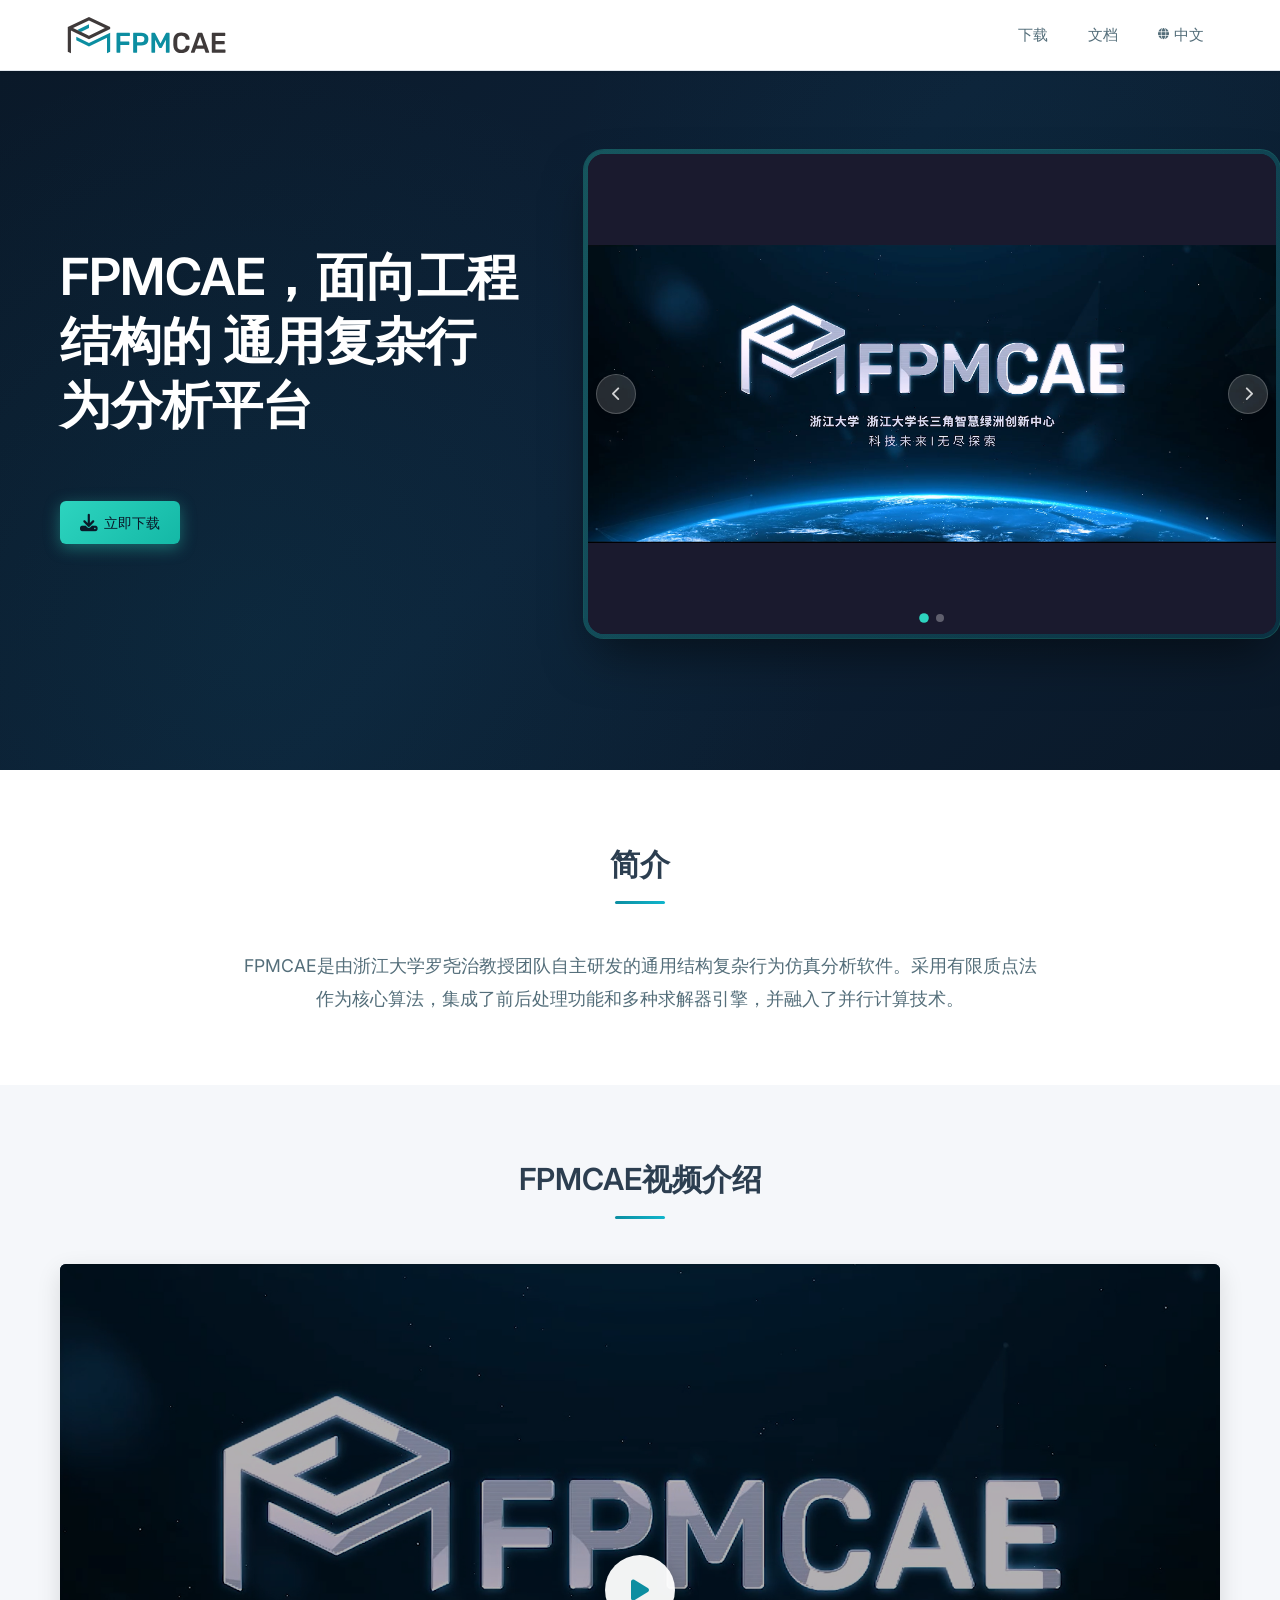
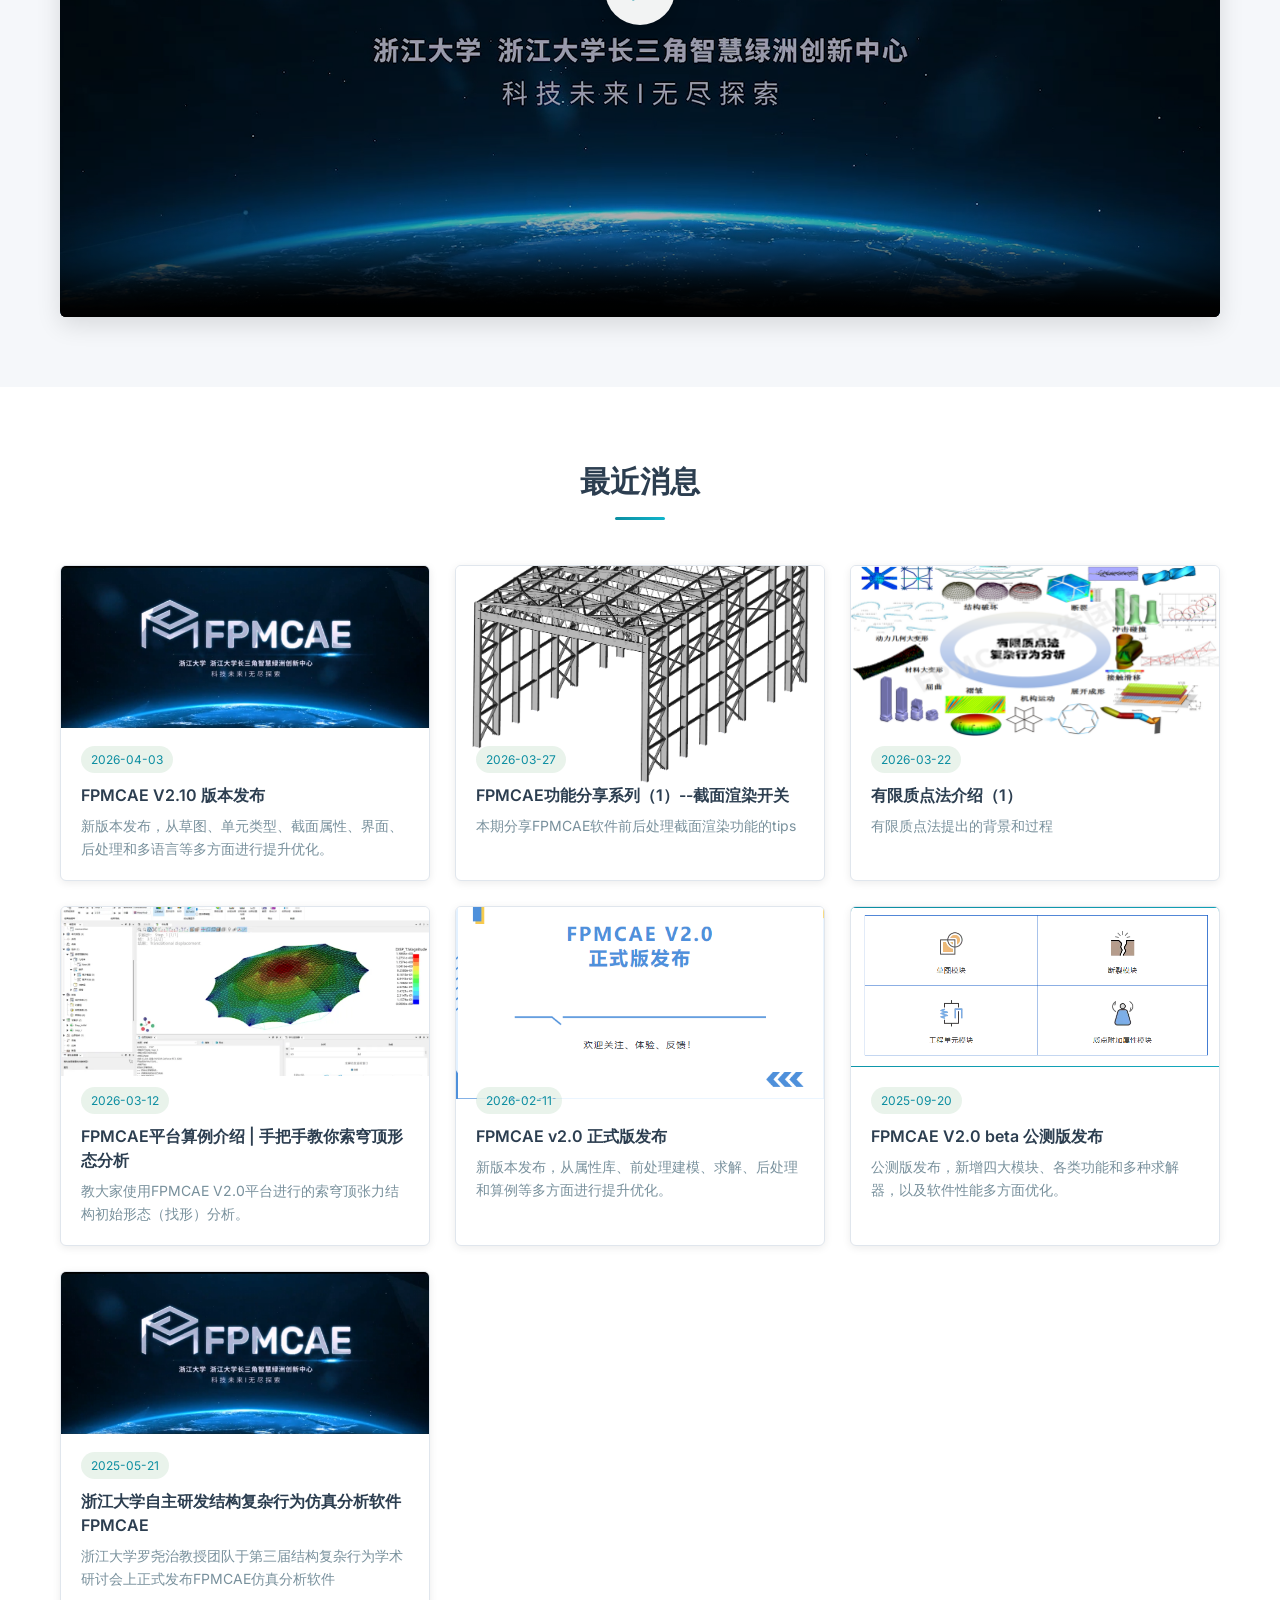
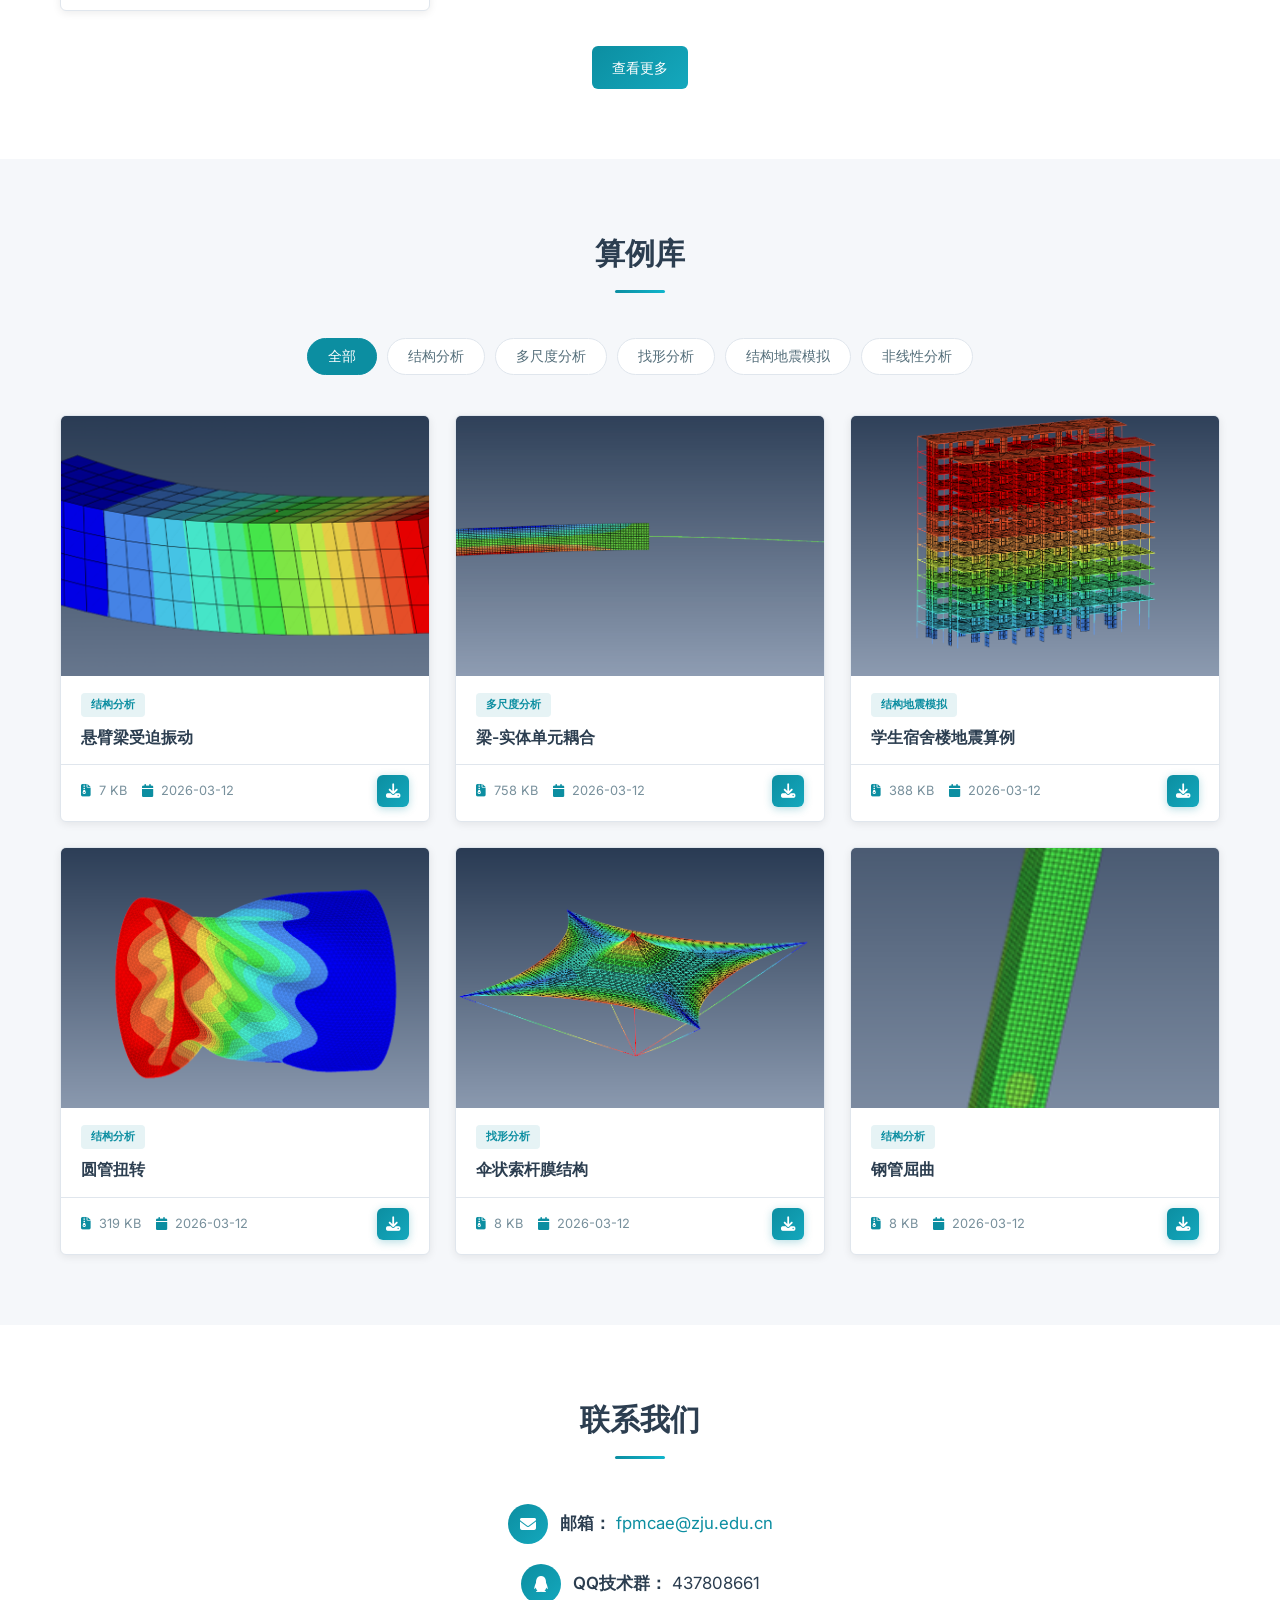
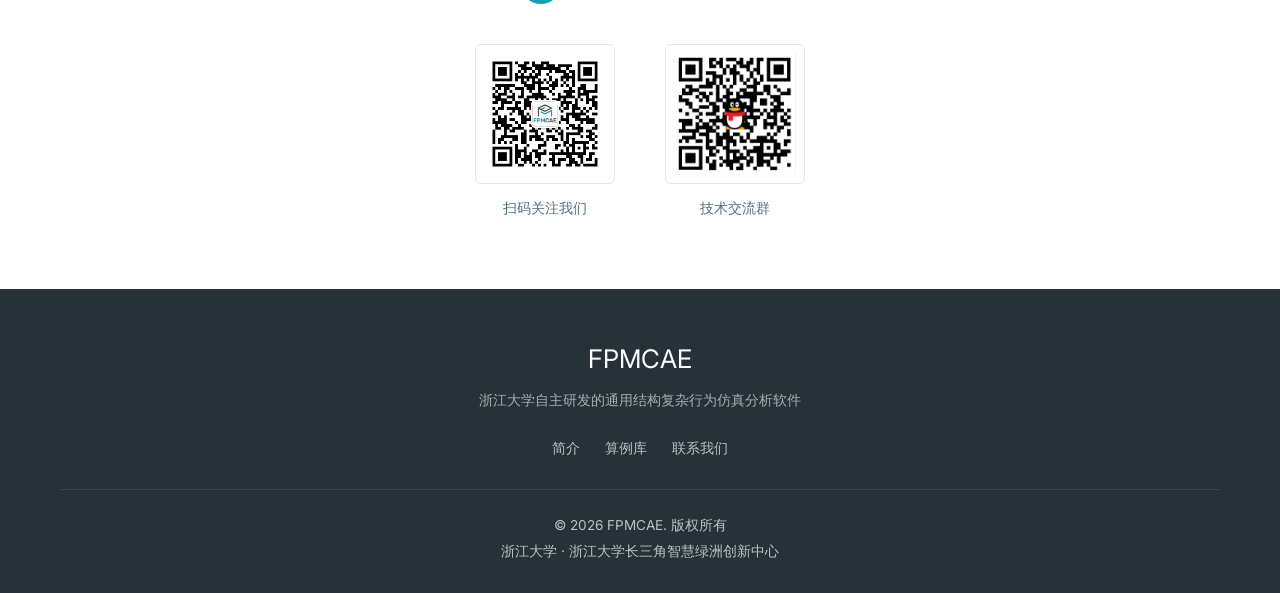
==== index.html @ 6f2cf90f "更新2.10版本发布信息，及标题图标" ====
<!DOCTYPE html>
<html lang="zh-CN">
<head>
    <meta charset="UTF-8">
    <meta name="viewport" content="width=device-width, initial-scale=1.0">
    <title>FPMCAE - 有限质点法仿真分析软件</title>
    <link rel="icon" href="images/icons/fpm-main.ico" type="image/x-icon">
    <link rel="stylesheet" href="css/style.css">
    <link href="https://fonts.googleapis.com/css2?family=Inter:wght@300;400;500;600;700&display=swap" rel="stylesheet">
    <link rel="stylesheet" href="https://cdnjs.cloudflare.com/ajax/libs/font-awesome/6.4.0/css/all.min.css">
</head>
<body>
    <!-- 导航栏 -->
    <header class="header" id="header">
        <div class="container">
            <nav class="navbar">
                <a href="#" class="logo">
                    <img src="images/icons/fpm.svg" alt="FPMCAE" class="logo-img">
                </a>
                
                <div class="nav-right">
                    <a href="https://86863901-c170-43a6-841e-887f0f183908.oss-cn-shanghai.aliyuncs.com/FPM/FPMCAE2025-Win-x64-2.0.3.89.exe" class="nav-link" data-i18n="download">下载</a>
                    
                    <div class="dropdown">
                        <button class="nav-link dropdown-toggle" data-i18n="docs">
                            文档 <i class="fas fa-chevron-down"></i>
                        </button>
                        <div class="dropdown-menu">
                            <a href="docs/UsageGuide.pdf" target="_blank" data-i18n="user_manual">使用文档</a>
                            <a href="docs/QuickStart.pdf" target="_blank" data-i18n="quick_start">快速上手</a>
                            <a href="docs/FpmtBreif.pdf" target="_blank" data-i18n="fpmt_format">FPMT文件格式</a>
                        </div>
                    </div>
                    
                    <div class="dropdown">
                        <button class="nav-link dropdown-toggle" id="lang-toggle">
                            <i class="fas fa-globe"></i> <span data-i18n="current_lang">中文</span>
                        </button>
                        <div class="dropdown-menu">
                            <a href="#" onclick="setLanguage('zh')">中文</a>
                            <a href="#" onclick="setLanguage('en')">English</a>
                        </div>
                    </div>
                </div>
            </nav>
        </div>
    </header>

    <!-- Hero Banner - 下载与展示整合 -->
    <section class="hero-banner" id="hero">
        <div class="hero-bg-pattern"></div>
        <div class="container">
            <div class="hero-wrapper">
                <!-- 左侧内容区 -->
                <div class="hero-content">
                    <h1 class="hero-title" data-i18n="download_title">FPMCAE，面向工程结构的通用复杂行为分析平台</h1>
                    <br>
                    <div class="hero-actions">
                        <a href="https://86863901-c170-43a6-841e-887f0f183908.oss-cn-shanghai.aliyuncs.com/FPM/FPMCAE2025-Win-x64-2.0.3.89.exe" class="btn btn-primary-download" target="_blank">
                            <i class="fas fa-download"></i>
                            <span data-i18n="download_now">立即下载</span>
                        </a>
                        <!-- <a href="https://github.com/FPMManagers/FPMCAE/releases/" class="btn btn-all-downloads" target="_blank">
                            <span data-i18n="all_downloads">所有下载</span>
                            <i class="fas fa-arrow-right"></i>
                        </a> -->
                    </div>
                </div>
                <!-- 右侧展示卡片区 -->
                <div class="hero-showcase">
                    <div class="showcase-frame">
                        <div class="carousel-container">
                            <div class="carousel-slide banner-image active">
                                <img src="images/banner/banner1.png" alt="FPMCAE Banner 1">
                            </div>
                            <div class="carousel-slide banner-image">
                                <img src="images/banner/banner2.png" alt="FPMCAE Banner 2">
                            </div>
                        </div>
                        <button class="carousel-btn prev" onclick="changeSlide(-1)"><i class="fas fa-chevron-left"></i></button>
                        <button class="carousel-btn next" onclick="changeSlide(1)"><i class="fas fa-chevron-right"></i></button>
                        <div class="carousel-dots">
                            <span class="dot active" onclick="goToSlide(0)"></span>
                            <span class="dot" onclick="goToSlide(1)"></span>
                        </div>
                    </div>
                </div>
            </div>
        </div>
    </section>

    <!-- 简介模块 -->
    <section class="section intro-section" id="intro">
        <div class="container">
            <div class="section-header">
                <h2 class="section-title" data-i18n="intro_title">简介</h2>
                <div class="section-line"></div>
            </div>
            <div class="intro-content">
                <p class="intro-text" data-i18n="intro_text">
                    FPMCAE是由浙江大学罗尧治教授团队自主研发的通用结构复杂行为仿真分析软件。采用有限质点法作为核心算法，集成了前后处理功能和多种求解器引擎，并融入了并行计算技术。
                </p>
            </div>
        </div>
    </section>

    <!-- 视频介绍模块 - 移到简介后面 -->
    <section class="section video-section" id="video">
        <div class="container">
            <div class="section-header">
                <h2 class="section-title" data-i18n="video_title">FPMCAE视频介绍</h2>
                <div class="section-line"></div>
            </div>
            <div class="video-container">
                <div class="video-wrapper">
                    <video controls poster="images/banner/banner1.png" id="main-video">
                        <source src="videos/fpmcae-intro.mp4" type="video/mp4">
                        <p data-i18n="video_not_support">您的浏览器不支持视频播放。</p>
                    </video>
                    <div class="video-overlay" id="video-overlay">
                        <button class="play-btn" onclick="playVideo()">
                            <i class="fas fa-play"></i>
                        </button>
                    </div>
                </div>
            </div>
        </div>
    </section>

    <!-- 最近消息模块 -->
    <section class="section news-section" id="news">
        <div class="container">
            <div class="section-header">
                <h2 class="section-title" data-i18n="news_title">最近消息</h2>
                <div class="section-line"></div>
            </div>
            <div class="news-grid" id="news-grid">
                <!-- 消息卡片将通过JavaScript动态加载 -->
            </div>
            <div class="news-more">
                <a href="javascript:void(0);" onclick="scrollToBottom()" class="btn btn-primary" data-i18n="view_more">
                    <i class="fas fa-arrow-down"></i> 查看更多
                </a>
            </div>
        </div>
    </section>

    <!-- 算例库模块 -->
    <section class="section examples-section" id="examples">
        <div class="container">
            <div class="section-header">
                <h2 class="section-title" data-i18n="examples_title">算例库</h2>
                <div class="section-line"></div>
            </div>
            <div class="examples-filter">
                <button class="filter-btn active" data-filter="all" data-i18n="filter_all">全部</button>
                <button class="filter-btn" data-filter="structure" data-i18n="filter_structure">结构分析</button>
                <button class="filter-btn" data-filter="multi-scale" data-i18n="filter_multiScale">多尺度分析</button>
                <button class="filter-btn" data-filter="form-finding" data-i18n="filter_formFinding">找形分析</button>
                <button class="filter-btn" data-filter="earthquake-simulation" data-i18n="filter_earthquakeSimulation">结构地震模拟</button>
                <button class="filter-btn" data-filter="nonlinear" data-i18n="filter_nonlinear">非线性分析</button>
            </div>
            <div class="examples-grid" id="examples-grid">
                <!-- 算例卡片将通过JavaScript动态加载 -->
            </div>
        </div>
    </section>

    <!-- 联系我们模块 -->
    <section class="section contact-section" id="contact">
        <div class="container">
            <div class="section-header">
                <h2 class="section-title" data-i18n="contact_title">联系我们</h2>
                <div class="section-line"></div>
            </div>
            <div class="contact-content">
                <div class="contact-info">
                    <div class="contact-item">
                        <i class="fas fa-envelope"></i>
                        <div>
                            <span class="label" data-i18n="email_label">邮箱：</span>
                            <a href="mailto:fpmcae@zju.edu.cn">fpmcae@zju.edu.cn</a>
                        </div>
                    </div>
                    <div class="contact-item">
                        <i class="fab fa-qq"></i>
                        <div>
                            <span class="label" data-i18n="qq_label">QQ技术群：</span>
                            <span>437808661</span>
                        </div>
                    </div>
                </div>
                <div class="qr-codes">
                    <div class="qr-item">
                        <div class="qr-placeholder">
                            <img src="images/qrcodes/qr-official.svg" alt="微信公众号">
                        </div>
                        <p data-i18n="qr_wechat">扫码关注我们</p>
                    </div>
                    <div class="qr-item">
                        <div class="qr-placeholder">
                            <img src="images/qrcodes/qr-group.svg" alt="QQ技术群">
                        </div>
                        <p data-i18n="qr_qq">技术交流群</p>
                    </div>
                </div>
            </div>
        </div>
    </section>

    <!-- 页脚 -->
    <footer class="footer">
        <div class="container">
            <div class="footer-content">
                <div class="footer-logo">
                    <span class="logo-text">FPM<span class="highlight">CAE</span></span>
                    <p data-i18n="footer_desc">浙江大学自主研发的通用结构复杂行为仿真分析软件</p>
                </div>
                <div class="footer-links">
                    <a href="#intro" data-i18n="nav_intro">简介</a>
                    <a href="#examples" data-i18n="nav_examples">算例库</a>
                    <a href="#contact" data-i18n="nav_contact">联系我们</a>
                </div>
                <div class="footer-bottom">
                    <p>&copy; 2026 FPMCAE. <span data-i18n="copyright">版权所有</span></p>
                    <p data-i18n="footer_org">浙江大学 · 浙江大学长三角智慧绿洲创新中心</p>
                </div>
            </div>
        </div>
    </footer>

    <!-- 回到顶部按钮 -->
    <button class="back-to-top" id="backToTop" onclick="scrollToTop()">
        <i class="fas fa-arrow-up"></i>
    </button>

    <script src="js/main.js"></script>
</body>
</html>
---- css/style.css ----
/* ============================================
   FPMCAE Website Styles - Green Industrial Theme
   ============================================ */

/* CSS Variables - Cyan Theme matching fpm.svg */
:root {
    --primary-color: #0C8EA1;
    --primary-dark: #097a8a;
    --primary-light: #14a8bd;
    --accent-color: #10b5cc;
    --text-dark: #2c3e50;
    --text-gray: #546e7a;
    --text-light: #78909c;
    --bg-white: #ffffff;
    --bg-light: #f5f7fa;
    --bg-gray: #eceff1;
    --border-color: #e0e6ed;
    --shadow: 0 2px 8px rgba(0, 0, 0, 0.08);
    --shadow-lg: 0 8px 24px rgba(0, 0, 0, 0.12);
    --transition: all 0.3s ease;
    --border-radius: 6px;
    --container-max-width: 1200px;
}

/* Reset & Base Styles */
*, *::before, *::after {
    margin: 0;
    padding: 0;
    box-sizing: border-box;
}

html {
    scroll-behavior: smooth;
    font-size: 16px;
}

body {
    font-family: 'Inter', -apple-system, BlinkMacSystemFont, 'Segoe UI', Roboto, 'Helvetica Neue', Arial, sans-serif;
    line-height: 1.6;
    color: var(--text-dark);
    background-color: var(--bg-light);
    overflow-x: hidden;
}

a {
    text-decoration: none;
    color: inherit;
    transition: var(--transition);
}

ul {
    list-style: none;
}

img {
    max-width: 100%;
    height: auto;
}

.container {
    max-width: var(--container-max-width);
    margin: 0 auto;
    padding: 0 20px;
}

/* ============================================
   Header & Navigation
   ============================================ */

.header {
    position: fixed;
    top: 0;
    left: 0;
    right: 0;
    background: rgba(255, 255, 255, 0.98);
    backdrop-filter: blur(10px);
    box-shadow: 0 1px 3px rgba(0, 0, 0, 0.1);
    z-index: 1000;
    transition: var(--transition);
    border-bottom: 1px solid var(--border-color);
}

.header.scrolled {
    box-shadow: 0 2px 8px rgba(0, 0, 0, 0.1);
}

.navbar {
    display: flex;
    justify-content: space-between;
    align-items: center;
    height: 70px;
}

.logo {
    display: flex;
    align-items: center;
    height: 100%;
}

.logo-img {
    height: 46px;
    width: auto;
    display: block;
}

.nav-right {
    display: flex;
    align-items: center;
    gap: 8px;
}

.nav-link {
    display: flex;
    align-items: center;
    gap: 5px;
    padding: 10px 16px;
    color: var(--text-gray);
    font-size: 0.95rem;
    font-weight: 500;
    border-radius: var(--border-radius);
    transition: var(--transition);
}

.nav-link:hover {
    color: var(--primary-color);
    background: rgba(45, 138, 62, 0.08);
}

.dropdown {
    position: relative;
}

.dropdown-toggle {
    background: none;
    border: none;
    cursor: pointer;
    font-family: inherit;
}

.dropdown-toggle i {
    font-size: 0.7rem;
    transition: var(--transition);
}

.dropdown:hover .dropdown-toggle i {
    transform: rotate(180deg);
}

.dropdown-menu {
    position: absolute;
    top: 100%;
    right: 0;
    min-width: 160px;
    background: var(--bg-white);
    border-radius: var(--border-radius);
    box-shadow: var(--shadow-lg);
    padding: 8px 0;
    opacity: 0;
    visibility: hidden;
    transform: translateY(-10px);
    transition: var(--transition);
    z-index: 1001;
    border: 1px solid var(--border-color);
}

.dropdown:hover .dropdown-menu {
    opacity: 1;
    visibility: visible;
    transform: translateY(0);
}

.dropdown-menu a {
    display: block;
    padding: 10px 20px;
    color: var(--text-gray);
    font-size: 0.9rem;
    transition: var(--transition);
}

.dropdown-menu a:hover {
    color: var(--primary-color);
    background: rgba(45, 138, 62, 0.05);
}

/* ============================================
   Hero Banner - Download & Showcase Integration
   ============================================ */

.hero-banner {
    position: relative;
    min-height: 700px;
    overflow: hidden;
    margin-top: 70px;
    background: linear-gradient(135deg, #0a1929 0%, #0d2137 50%, #0a1929 100%);
    padding: 80px 0 60px;
}

.hero-bg-pattern {
    position: absolute;
    top: 0;
    left: 0;
    right: 0;
    bottom: 0;
    background: 
        radial-gradient(circle at 20% 80%, rgba(12, 142, 161, 0.08) 0%, transparent 50%),
        radial-gradient(circle at 80% 20%, rgba(12, 142, 161, 0.05) 0%, transparent 40%);
    pointer-events: none;
}

.hero-banner .container {
    position: relative;
    z-index: 2;
}

.hero-wrapper {
    display: flex;
    align-items: center;
    justify-content: space-between;
    gap: 60px;
}

/* 左侧内容区 */
.hero-content {
    flex: 0 0 40%;
    max-width: 580px;
}

.hero-title {
    color: #ffffff;
    font-size: 3.2rem;
    font-weight: 600;
    line-height: 1.25;
    margin-bottom: 40px;
    letter-spacing: -0.5px;
}

.hero-actions {
    display: flex;
    align-items: center;
    gap: 16px;
    flex-wrap: wrap;
}

.btn-primary-download {
    display: inline-flex;
    align-items: center;
    gap: 8px;
    padding: 14px 28px;
    background: linear-gradient(135deg, #2dd4bf 0%, #14b8a6 100%);
    color: #0a1929;
    font-size: 1rem;
    font-weight: 600;
    border-radius: 8px;
    transition: var(--transition);
    border: none;
    cursor: pointer;
    box-shadow: 0 4px 16px rgba(45, 212, 191, 0.4);
}

.btn-primary-download:hover {
    transform: translateY(-2px);
    box-shadow: 0 6px 24px rgba(45, 212, 191, 0.5);
    background: linear-gradient(135deg, #5eead4 0%, #2dd4bf 100%);
}

.btn-primary-download i {
    font-size: 1.1rem;
}

.btn-all-downloads {
    display: inline-flex;
    align-items: center;
    gap: 8px;
    padding: 14px 20px;
    background: transparent;
    color: rgba(255, 255, 255, 0.7);
    font-size: 1rem;
    font-weight: 500;
    border-radius: 8px;
    transition: var(--transition);
    border: none;
    cursor: pointer;
}

.btn-all-downloads:hover {
    color: #ffffff;
    gap: 12px;
}

.btn-all-downloads i {
    font-size: 0.9rem;
    transition: var(--transition);
}

/* 右侧展示卡片区 */
.hero-showcase {
    flex: 0 0 60%;
    max-width: 700px;
}

.showcase-frame {
    position: relative;
    background: linear-gradient(135deg, rgba(45, 212, 191, 0.3) 0%, rgba(12, 142, 161, 0.2) 100%);
    border-radius: 20px;
    padding: 4px;
    box-shadow: 
        0 0 0 1px rgba(45, 212, 191, 0.3),
        0 25px 50px -12px rgba(0, 0, 0, 0.5);
}

.showcase-frame .carousel-container {
    position: relative;
    height: 480px;
    width: 100%;
    border-radius: 16px;
    overflow: hidden;
    background: #1a1a2e;
}

.showcase-frame .carousel-slide {
    position: absolute;
    top: 0;
    left: 0;
    width: 100%;
    height: 100%;
    display: flex;
    align-items: center;
    justify-content: center;
    opacity: 0;
    transition: opacity 0.8s ease;
    background: #1a1a2e;
}

.showcase-frame .carousel-slide.active {
    opacity: 1;
}

.showcase-frame .carousel-slide.banner-image img {
    width: 100%;
    height: 100%;
    object-fit: contain;
    object-position: center;
}

.showcase-frame .carousel-btn {
    position: absolute;
    top: 50%;
    transform: translateY(-50%);
    background: rgba(255, 255, 255, 0.15);
    border: 1px solid rgba(255, 255, 255, 0.2);
    color: rgba(255, 255, 255, 0.8);
    width: 40px;
    height: 40px;
    border-radius: 50%;
    cursor: pointer;
    font-size: 0.9rem;
    transition: var(--transition);
    z-index: 10;
    display: flex;
    align-items: center;
    justify-content: center;
}

.showcase-frame .carousel-btn:hover {
    background: rgba(255, 255, 255, 0.25);
    color: #ffffff;
}

.showcase-frame .carousel-btn.prev {
    left: 12px;
}

.showcase-frame .carousel-btn.next {
    right: 12px;
}

.showcase-frame .carousel-dots {
    position: absolute;
    bottom: 16px;
    left: 50%;
    transform: translateX(-50%);
    display: flex;
    gap: 8px;
    z-index: 10;
}

.showcase-frame .dot {
    width: 8px;
    height: 8px;
    border-radius: 50%;
    background: rgba(255, 255, 255, 0.3);
    cursor: pointer;
    transition: var(--transition);
}

.showcase-frame .dot.active,
.showcase-frame .dot:hover {
    background: #2dd4bf;
    transform: scale(1.2);
}

/* Responsive */
@media (max-width: 992px) {
    .hero-banner {
        min-height: auto;
        padding: 60px 0;
    }
    
    .hero-wrapper {
        flex-direction: column;
        text-align: center;
        gap: 50px;
    }
    
    .hero-content {
        flex: none;
        max-width: 100%;
    }
    
    .hero-title {
        font-size: 2.4rem;
        margin-bottom: 30px;
    }
    
    .hero-actions {
        justify-content: center;
    }
    
    .hero-showcase {
        flex: none;
        max-width: 100%;
        width: 100%;
    }
    
    .showcase-frame .carousel-container {
        height: 350px;
    }
}

@media (max-width: 768px) {
    .hero-banner {
        padding: 50px 0;
    }
    
    .hero-title {
        font-size: 2rem;
    }
    
    .showcase-frame .carousel-container {
        height: 280px;
    }
}

@media (max-width: 480px) {
    .hero-title {
        font-size: 1.6rem;
        margin-bottom: 24px;
    }
    
    .btn-primary-download,
    .btn-all-downloads {
        padding: 12px 20px;
        font-size: 0.9rem;
    }
    
    .showcase-frame .carousel-container {
        height: 220px;
    }
    
    .showcase-frame .carousel-btn {
        width: 32px;
        height: 32px;
        font-size: 0.8rem;
    }
}

.banner-logo {
    margin-bottom: 20px;
}

.main-logo {
    width: 160px;
    height: 160px;
    filter: drop-shadow(0 4px 12px rgba(45, 138, 62, 0.2));
}

.banner-text h2 {
    color: var(--text-dark);
    font-size: 1.3rem;
    font-weight: 500;
    margin-bottom: 12px;
    letter-spacing: 1px;
}

.slogan {
    color: var(--primary-color);
    font-size: 1.6rem;
    font-weight: 400;
    letter-spacing: 6px;
}

.carousel-btn {
    position: absolute;
    top: 50%;
    transform: translateY(-50%);
    background: rgba(255, 255, 255, 0.9);
    border: 1px solid var(--border-color);
    color: var(--text-gray);
    width: 44px;
    height: 44px;
    border-radius: 50%;
    cursor: pointer;
    font-size: 1rem;
    transition: var(--transition);
    z-index: 10;
    box-shadow: var(--shadow);
}

.carousel-btn:hover {
    background: white;
    color: var(--primary-color);
    transform: translateY(-50%) scale(1.05);
    box-shadow: var(--shadow-lg);
}

.carousel-btn.prev {
    left: 20px;
}

.carousel-btn.next {
    right: 20px;
}

.carousel-dots {
    position: absolute;
    bottom: 20px;
    left: 50%;
    transform: translateX(-50%);
    display: flex;
    gap: 8px;
    z-index: 10;
}

.dot {
    width: 8px;
    height: 8px;
    border-radius: 50%;
    background: rgba(45, 138, 62, 0.3);
    cursor: pointer;
    transition: var(--transition);
}

.dot.active,
.dot:hover {
    background: var(--primary-color);
    transform: scale(1.2);
}

/* ============================================
   Section Styles
   ============================================ */

.section {
    padding: 70px 0;
}

.section-header {
    text-align: center;
    margin-bottom: 45px;
}

.section-title {
    font-size: 1.9rem;
    font-weight: 600;
    color: var(--text-dark);
    margin-bottom: 12px;
}

.section-line {
    width: 50px;
    height: 3px;
    background: linear-gradient(90deg, var(--primary-color), var(--accent-color));
    margin: 0 auto;
    border-radius: 2px;
}

/* ============================================
   Intro Section
   ============================================ */

.intro-section {
    background: var(--bg-white);
}

.intro-content {
    max-width: 800px;
    margin: 0 auto;
    text-align: center;
}

.intro-text {
    font-size: 1.1rem;
    line-height: 1.9;
    color: var(--text-gray);
}

/* ============================================
   Video Section - Moved after intro
   ============================================ */

.video-section {
    background: var(--bg-light);
}

.video-container {
    max-width: 1200px;
    margin: 0 auto;
}

.video-wrapper {
    position: relative;
    padding-bottom: 56.25%;
    background: var(--text-dark);
    border-radius: var(--border-radius);
    overflow: hidden;
    box-shadow: var(--shadow-lg);
}

.video-wrapper video {
    position: absolute;
    top: 0;
    left: 0;
    width: 100%;
    height: 100%;
    object-fit: cover;
}

.video-overlay {
    position: absolute;
    top: 0;
    left: 0;
    width: 100%;
    height: 100%;
    display: flex;
    align-items: center;
    justify-content: center;
    background: rgba(0, 0, 0, 0.3);
    transition: var(--transition);
}

.video-overlay.hidden {
    opacity: 0;
    visibility: hidden;
}

.play-btn {
    width: 70px;
    height: 70px;
    background: rgba(255, 255, 255, 0.95);
    border: none;
    border-radius: 50%;
    cursor: pointer;
    display: flex;
    align-items: center;
    justify-content: center;
    font-size: 1.5rem;
    color: var(--primary-color);
    transition: var(--transition);
    box-shadow: 0 8px 24px rgba(0, 0, 0, 0.25);
}

.play-btn:hover {
    transform: scale(1.08);
    background: white;
}

/* ============================================
   News Section
   ============================================ */

.news-section {
    background: var(--bg-white);
}

.news-grid {
    display: grid;
    grid-template-columns: repeat(auto-fit, minmax(300px, 1fr));
    gap: 25px;
    margin-bottom: 35px;
}

.news-card {
    background: var(--bg-white);
    border-radius: var(--border-radius);
    overflow: hidden;
    box-shadow: var(--shadow);
    transition: var(--transition);
    cursor: pointer;
    border: 1px solid var(--border-color);
}

.news-card:hover {
    transform: translateY(-5px);
    box-shadow: var(--shadow-lg);
    border-color: var(--accent-color);
}

.news-image {
    height: 160px;
    background: linear-gradient(135deg, var(--primary-color), var(--primary-light));
    display: flex;
    align-items: center;
    justify-content: center;
    color: white;
    font-size: 2.5rem;
}

.news-content {
    padding: 20px;
}

.news-date {
    display: inline-block;
    padding: 4px 10px;
    background: rgba(45, 138, 62, 0.1);
    color: var(--primary-color);
    font-size: 0.75rem;
    border-radius: 20px;
    margin-bottom: 10px;
}

.news-title {
    font-size: 1rem;
    font-weight: 600;
    color: var(--text-dark);
    margin-bottom: 8px;
    line-height: 1.5;
    display: -webkit-box;
    -webkit-line-clamp: 2;
    -webkit-box-orient: vertical;
    overflow: hidden;
}

.news-summary {
    font-size: 0.875rem;
    color: var(--text-light);
    line-height: 1.6;
    display: -webkit-box;
    -webkit-line-clamp: 2;
    -webkit-box-orient: vertical;
    overflow: hidden;
}

.news-more {
    text-align: center;
}

/* ============================================
   Examples Section
   ============================================ */

.examples-section {
    background: var(--bg-light);
}

.examples-filter {
    display: flex;
    justify-content: center;
    flex-wrap: wrap;
    gap: 10px;
    margin-bottom: 40px;
}

.filter-btn {
    padding: 8px 20px;
    background: var(--bg-white);
    border: 1px solid var(--border-color);
    border-radius: 30px;
    color: var(--text-gray);
    font-size: 0.9rem;
    font-weight: 500;
    cursor: pointer;
    transition: var(--transition);
}

.filter-btn:hover,
.filter-btn.active {
    background: var(--primary-color);
    border-color: var(--primary-color);
    color: white;
}

.examples-grid {
    display: grid;
    grid-template-columns: repeat(3, 1fr);
    gap: 25px;
}

.example-card {
    background: var(--bg-white);
    border-radius: var(--border-radius);
    overflow: hidden;
    box-shadow: var(--shadow);
    transition: var(--transition);
    border: 1px solid var(--border-color);
}

.example-card:hover {
    transform: translateY(-4px);
    box-shadow: var(--shadow-lg);
    border-color: var(--accent-color);
}

.example-image {
    height: 260px;
    background: linear-gradient(135deg, var(--primary-color), var(--primary-light));
    display: flex;
    align-items: center;
    justify-content: center;
    overflow: hidden;
}

.example-image img {
    width: 100%;
    height: 100%;
    object-fit: cover;
    transition: var(--transition);
}

.example-card:hover .example-image img {
    transform: scale(1.05);
}

.example-header {
    padding: 14px 20px 10px;
    border-bottom: 1px solid var(--border-color);
}

.example-category {
    display: inline-block;
    padding: 3px 10px;
    background: rgba(12, 142, 161, 0.1);
    color: var(--primary-color);
    font-size: 0.7rem;
    font-weight: 600;
    text-transform: uppercase;
    border-radius: 4px;
    margin-bottom: 8px;
}

.example-title {
    font-size: 1rem;
    font-weight: 600;
    color: var(--text-dark);
    margin-bottom: 4px;
    white-space: nowrap;
    overflow: hidden;
    text-overflow: ellipsis;
}

.example-desc {
    font-size: 0.8rem;
    color: var(--text-light);
    line-height: 1.4;
    display: -webkit-box;
    -webkit-line-clamp: 1;
    -webkit-box-orient: vertical;
    overflow: hidden;
}

.example-body {
    padding: 10px 20px 14px;
}

.example-meta {
    display: flex;
    align-items: center;
    justify-content: space-between;
    font-size: 0.8rem;
    color: var(--text-light);
}

.meta-left {
    display: flex;
    gap: 15px;
}

.example-meta i {
    margin-right: 4px;
    color: var(--primary-color);
}

.btn-download-meta {
    width: 32px;
    height: 32px;
    background: linear-gradient(135deg, var(--primary-color) 0%, var(--primary-light) 100%);
    border: none;
    border-radius: 6px;
    cursor: pointer;
    transition: var(--transition);
    display: flex;
    align-items: center;
    justify-content: center;
    box-shadow: 0 2px 8px rgba(12, 142, 161, 0.3);
    padding: 0;
    line-height: 1;
}

.btn-download-meta i {
    color: #ffffff !important;
    font-size: 0.9rem;
    display: block;
    line-height: 1;
    margin: 0;
    padding: 0;
}

.btn-download-meta:hover {
    background: linear-gradient(135deg, var(--primary-dark) 0%, var(--primary-color) 100%);
    transform: scale(1.08);
    box-shadow: 0 4px 12px rgba(12, 142, 161, 0.4);
}

.btn-download-meta:hover i {
    color: #ffffff !important;
}

/* .example-actions - removed, download button moved to header */

.btn {
    display: inline-flex;
    align-items: center;
    justify-content: center;
    gap: 6px;
    padding: 10px 20px;
    border-radius: var(--border-radius);
    font-size: 0.9rem;
    font-weight: 500;
    cursor: pointer;
    transition: var(--transition);
    border: none;
}

.btn-primary {
    background: linear-gradient(135deg, var(--primary-color), var(--primary-light));
    color: white;
}

.btn-primary:hover {
    background: linear-gradient(135deg, var(--primary-dark), var(--primary-color));
    transform: translateY(-2px);
    box-shadow: 0 4px 12px rgba(45, 138, 62, 0.3);
}

.btn-secondary {
    background: var(--bg-light);
    color: var(--text-gray);
    border: 1px solid var(--border-color);
    flex: 1;
}

.btn-secondary:hover {
    background: var(--primary-color);
    color: white;
    border-color: var(--primary-color);
}

/* ============================================
   Contact Section
   ============================================ */

.contact-section {
    background: var(--bg-white);
}

.contact-content {
    max-width: 700px;
    margin: 0 auto;
    text-align: center;
}

.contact-info {
    margin-bottom: 40px;
}

.contact-item {
    display: flex;
    align-items: center;
    justify-content: center;
    gap: 12px;
    margin-bottom: 20px;
    font-size: 1.05rem;
}

.contact-item i {
    width: 40px;
    height: 40px;
    background: linear-gradient(135deg, var(--primary-color), var(--primary-light));
    border-radius: 50%;
    display: flex;
    align-items: center;
    justify-content: center;
    color: white;
    font-size: 1rem;
}

.contact-item a {
    color: var(--primary-color);
}

.contact-item a:hover {
    text-decoration: underline;
}

.label {
    font-weight: 600;
    color: var(--text-dark);
}

.qr-codes {
    display: flex;
    justify-content: center;
    gap: 50px;
    flex-wrap: wrap;
}

.qr-item {
    text-align: center;
}

.qr-placeholder {
    width: 140px;
    height: 140px;
    background: var(--bg-white);
    border: 1px solid var(--border-color);
    border-radius: var(--border-radius);
    display: flex;
    align-items: center;
    justify-content: center;
    margin-bottom: 12px;
    transition: var(--transition);
    overflow: hidden;
}

.qr-placeholder img {
    width: 100%;
    height: 100%;
    object-fit: contain;
    padding: 8px;
}

.qr-placeholder i {
    font-size: 3.5rem;
    color: var(--text-light);
}

.qr-placeholder:hover {
    border-color: var(--primary-color);
    box-shadow: var(--shadow);
}

.qr-item p {
    color: var(--text-gray);
    font-size: 0.9rem;
}

/* ============================================
   Footer
   ============================================ */

.footer {
    background: #263238;
    color: rgba(255, 255, 255, 0.7);
    padding: 50px 0 25px;
}

.footer-content {
    text-align: center;
}

.footer-logo {
    margin-bottom: 25px;
}

.footer-logo .logo-text {
    font-size: 1.6rem;
    color: white;
    display: block;
    margin-bottom: 8px;
}

.footer-logo p {
    font-size: 0.9rem;
    color: rgba(255, 255, 255, 0.6);
}

.footer-links {
    display: flex;
    justify-content: center;
    gap: 25px;
    margin-bottom: 30px;
    flex-wrap: wrap;
}

.footer-links a {
    color: rgba(255, 255, 255, 0.7);
    font-size: 0.9rem;
    transition: var(--transition);
}

.footer-links a:hover {
    color: var(--accent-color);
}

.footer-bottom {
    padding-top: 25px;
    border-top: 1px solid rgba(255, 255, 255, 0.1);
}

.footer-bottom p {
    font-size: 0.85rem;
    margin-bottom: 5px;
}

/* ============================================
   Back to Top Button
   ============================================ */

.back-to-top {
    position: fixed;
    bottom: 25px;
    right: 25px;
    width: 45px;
    height: 45px;
    background: var(--primary-color);
    border: none;
    border-radius: 50%;
    color: white;
    font-size: 1.1rem;
    cursor: pointer;
    opacity: 0;
    visibility: hidden;
    transition: var(--transition);
    box-shadow: var(--shadow-lg);
    z-index: 999;
}

.back-to-top.visible {
    opacity: 1;
    visibility: visible;
}

.back-to-top:hover {
    background: var(--primary-dark);
    transform: translateY(-4px);
}

/* ============================================
   Responsive Design
   ============================================ */

@media (max-width: 992px) {
    .section {
        padding: 55px 0;
    }
    
    .section-title {
        font-size: 1.7rem;
    }
    
    .hero-banner {
        height: 520px;
    }
    
    .carousel-btn {
        width: 40px;
        height: 40px;
        font-size: 0.95rem;
    }
    
    .carousel-btn.prev {
        left: 15px;
    }
    
    .carousel-btn.next {
        right: 15px;
    }
    
    .main-logo {
        width: 140px;
        height: 140px;
    }
    
    .banner-text h2 {
        font-size: 1.15rem;
    }
    
    .slogan {
        font-size: 1.4rem;
        letter-spacing: 4px;
    }
}

@media (max-width: 768px) {
    .navbar {
        height: 60px;
    }
    
    .hero-banner {
        min-height: 420px;
        height: auto;
        margin-top: 60px;
        padding-bottom: 40px;
    }
    
    .logo {
        font-size: 1.2rem;
    }
    
    .logo-icon {
        width: 32px;
        height: 32px;
    }
    
    .nav-link {
        padding: 8px 12px;
        font-size: 0.85rem;
    }
    
    .nav-link span {
        display: none;
    }
    
    .examples-filter {
        gap: 8px;
    }
    
    .filter-btn {
        padding: 6px 14px;
        font-size: 0.85rem;
    }
    
    .examples-grid {
        grid-template-columns: repeat(2, 1fr);
    }
    
    .qr-codes {
        gap: 30px;
    }
    
    .qr-placeholder {
        width: 120px;
        height: 120px;
    }
    
    .main-logo {
        width: 120px;
        height: 120px;
    }
    
    .banner-text h2 {
        font-size: 1rem;
    }
    
    .slogan {
        font-size: 1.2rem;
        letter-spacing: 3px;
    }
}

@media (max-width: 480px) {
    .container {
        padding: 0 15px;
    }
    
    .section {
        padding: 45px 0;
    }
    
    .section-title {
        font-size: 1.5rem;
    }
    
    .hero-banner {
        min-height: 340px;
        height: auto;
        padding-bottom: 30px;
    }
    
    .main-logo {
        width: 100px;
        height: 100px;
    }
    
    .banner-text h2 {
        font-size: 0.9rem;
        letter-spacing: 0.5px;
    }
    
    .slogan {
        font-size: 1rem;
        letter-spacing: 2px;
    }
    
    .intro-text {
        font-size: 1rem;
    }
    
    .news-grid,
    .examples-grid {
        grid-template-columns: 1fr;
    }
    
    .example-actions {
        flex-direction: column;
    }
}

/* ============================================
   Animation Classes
   ============================================ */

.fade-in {
    animation: fadeIn 0.6s ease forwards;
}

@keyframes fadeIn {
    from {
        opacity: 0;
        transform: translateY(20px);
    }
    to {
        opacity: 1;
        transform: translateY(0);
    }
}

.slide-up {
    animation: slideUp 0.5s ease forwards;
}

@keyframes slideUp {
    from {
        opacity: 0;
        transform: translateY(40px);
    }
    to {
        opacity: 1;
        transform: translateY(0);
    }
}

/* Scroll Animation */
.scroll-animate {
    opacity: 0;
    transform: translateY(30px);
    transition: all 0.6s ease;
}

.scroll-animate.visible {
    opacity: 1;
    transform: translateY(0);
}
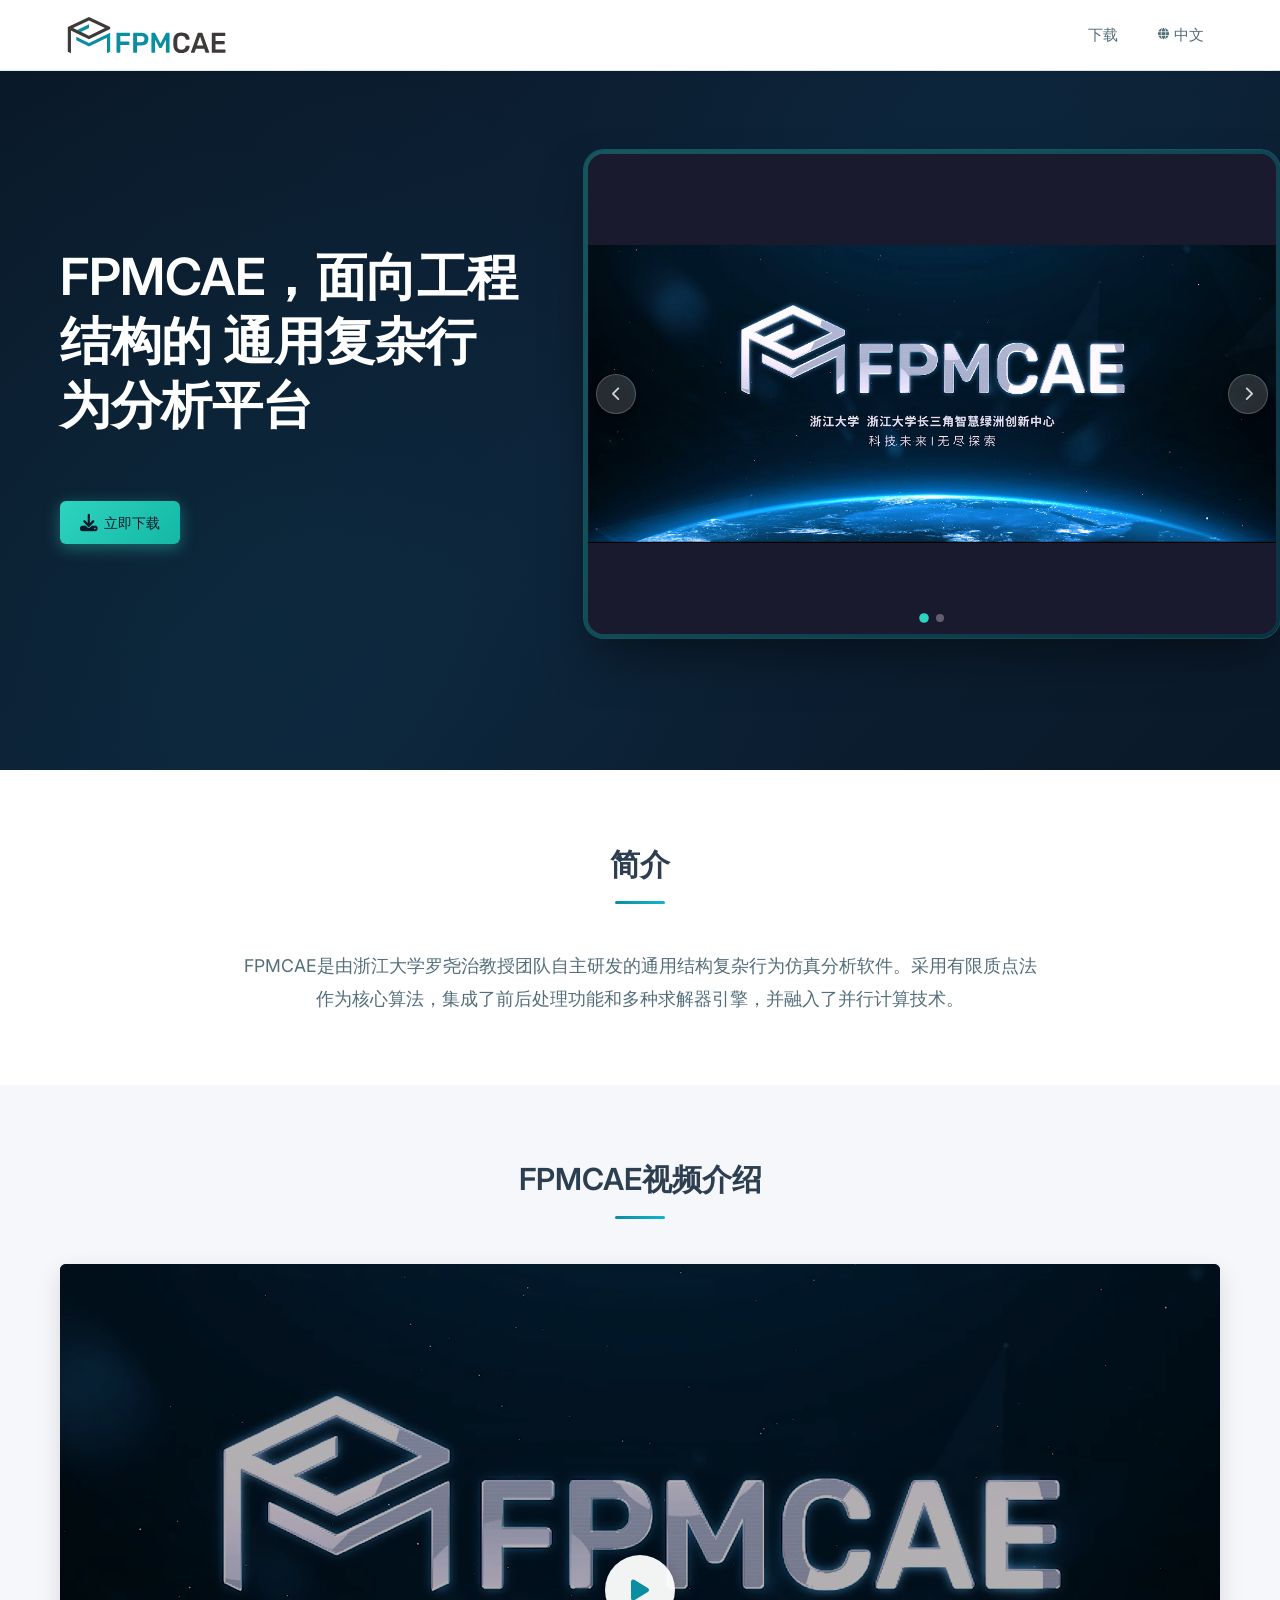
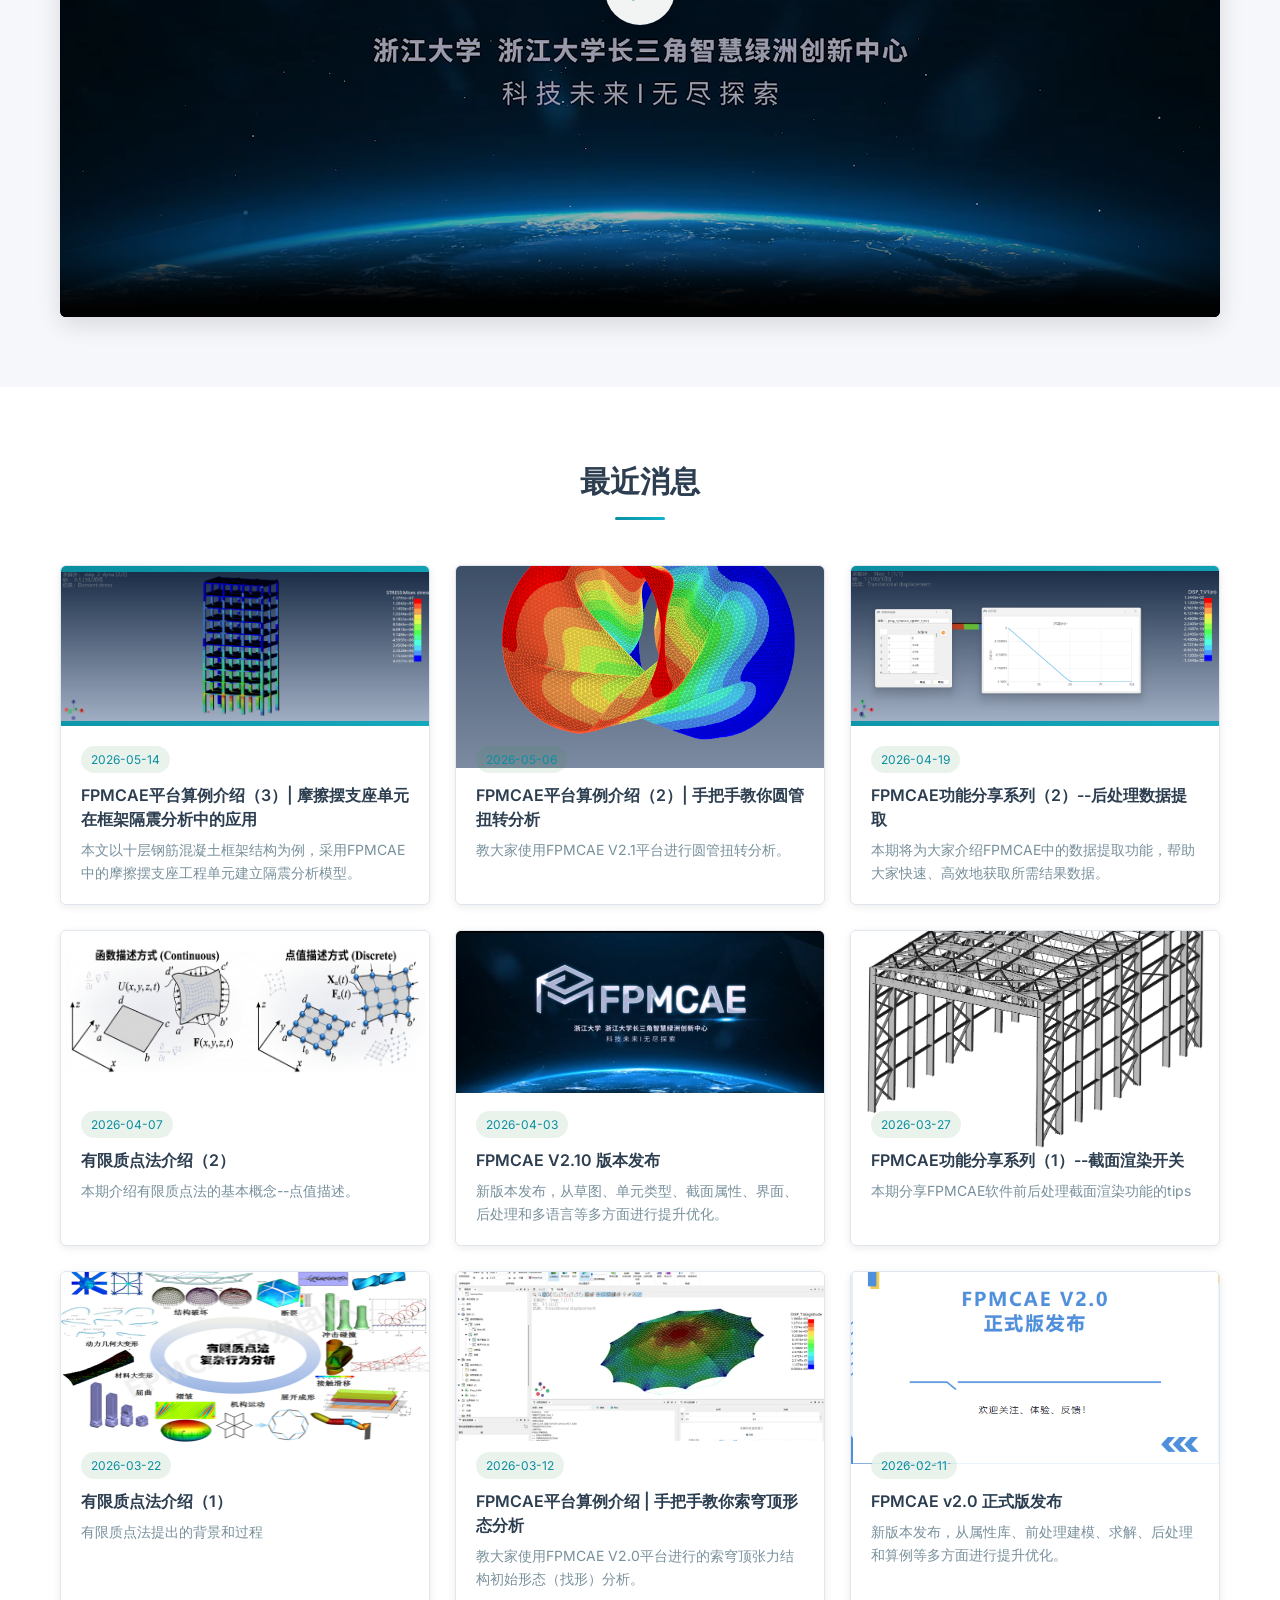
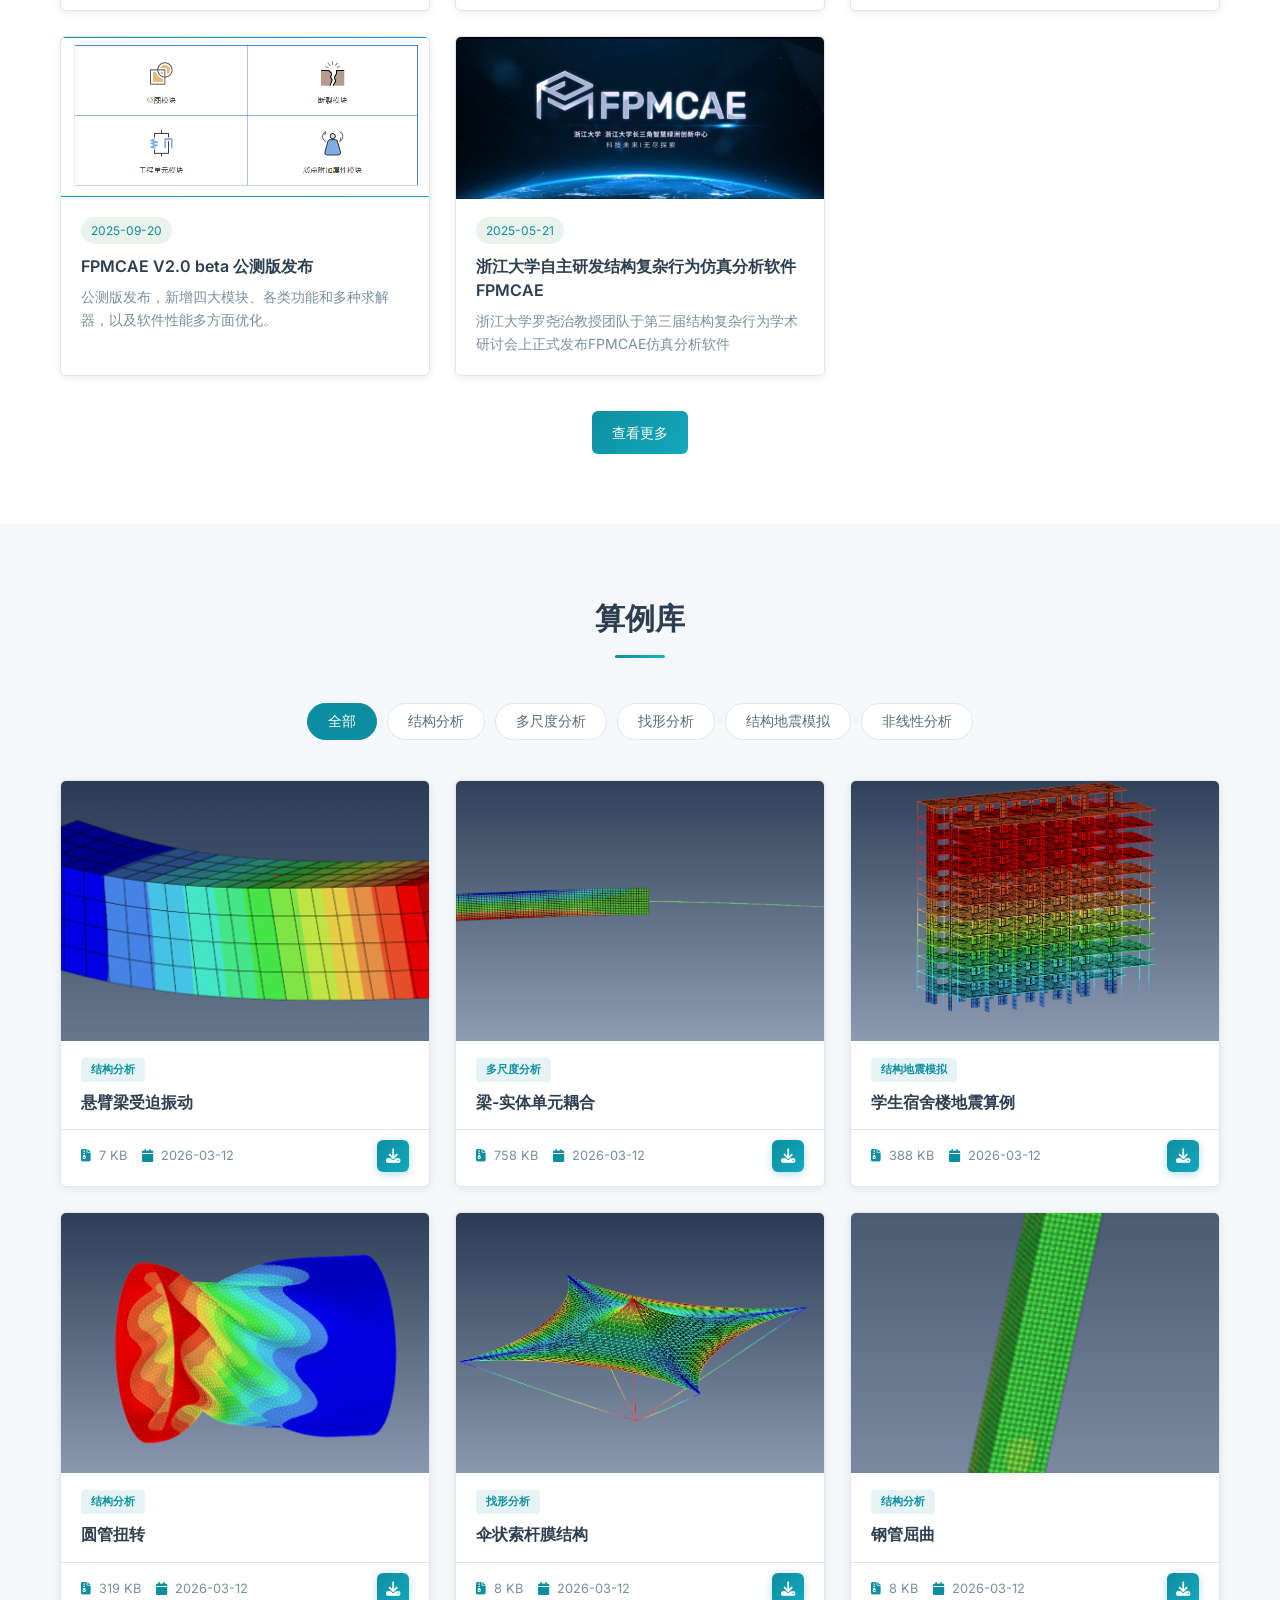
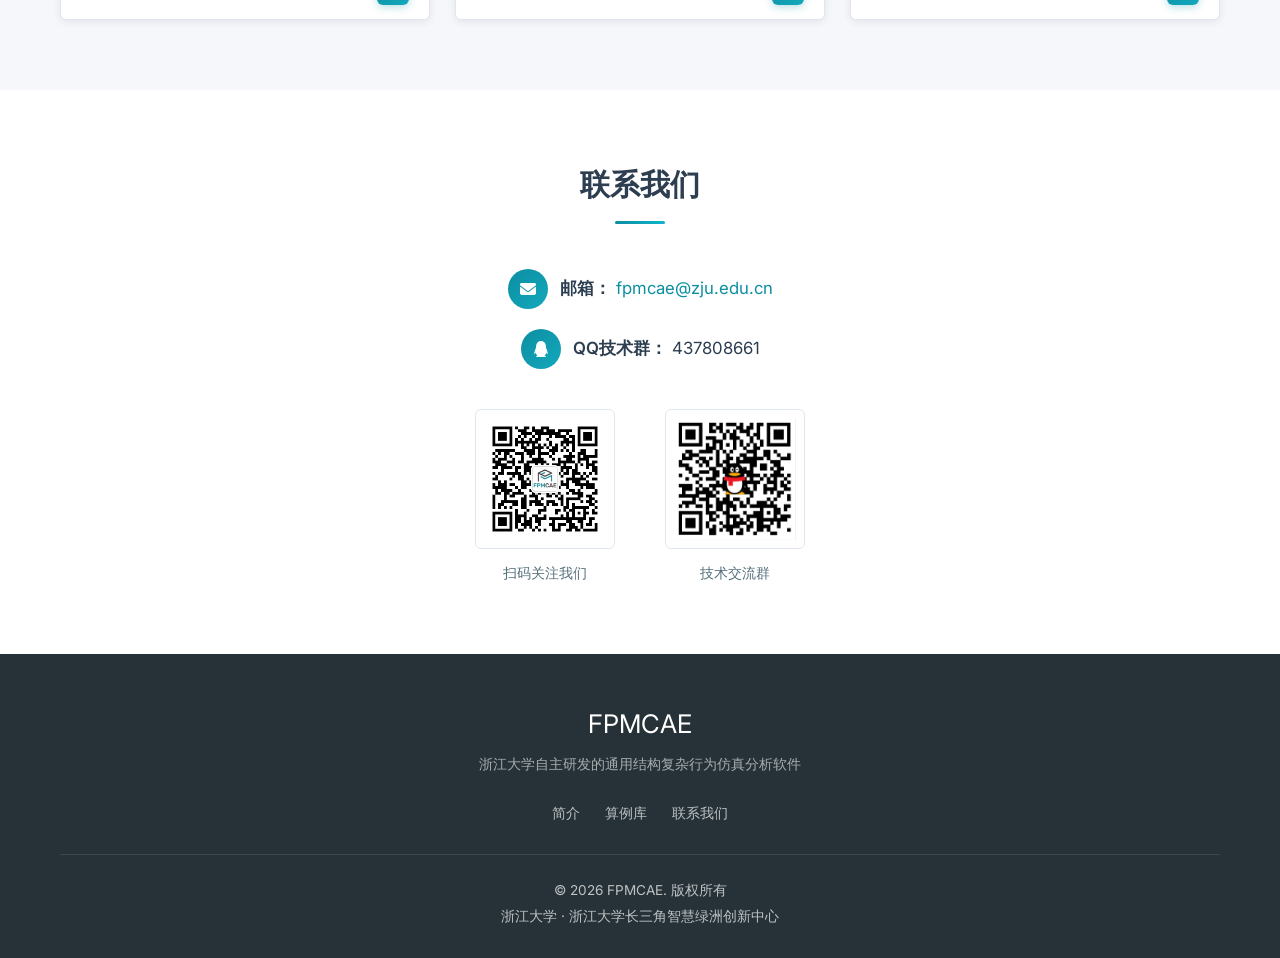
==== commit 29a54067: "更新至v2.2.1版本" ====
--- a/index.html
+++ b/index.html
@@ -19,9 +19,9 @@
                 </a>
                 
                 <div class="nav-right">
-                    <a href="https://86863901-c170-43a6-841e-887f0f183908.oss-cn-shanghai.aliyuncs.com/FPM/FPMCAE2025-Win-x64-2.0.3.89.exe" class="nav-link" data-i18n="download">下载</a>
+                    <a href="https://86863901-c170-43a6-841e-887f0f183908.oss-cn-shanghai.aliyuncs.com/FPM/FPMCAE2025-Win-x64-2.2.1.257.exe" class="nav-link" data-i18n="download">下载</a>
                     
-                    <div class="dropdown">
+                    <!-- <div class="dropdown">
                         <button class="nav-link dropdown-toggle" data-i18n="docs">
                             文档 <i class="fas fa-chevron-down"></i>
                         </button>
@@ -30,7 +30,7 @@
                             <a href="docs/QuickStart.pdf" target="_blank" data-i18n="quick_start">快速上手</a>
                             <a href="docs/FpmtBreif.pdf" target="_blank" data-i18n="fpmt_format">FPMT文件格式</a>
                         </div>
-                    </div>
+                    </div> -->
                     
                     <div class="dropdown">
                         <button class="nav-link dropdown-toggle" id="lang-toggle">
@@ -56,7 +56,7 @@
                     <h1 class="hero-title" data-i18n="download_title">FPMCAE，面向工程结构的通用复杂行为分析平台</h1>
                     <br>
                     <div class="hero-actions">
-                        <a href="https://86863901-c170-43a6-841e-887f0f183908.oss-cn-shanghai.aliyuncs.com/FPM/FPMCAE2025-Win-x64-2.0.3.89.exe" class="btn btn-primary-download" target="_blank">
+                        <a href="https://86863901-c170-43a6-841e-887f0f183908.oss-cn-shanghai.aliyuncs.com/FPM/FPMCAE2025-Win-x64-2.2.1.257.exe" class="btn btn-primary-download" target="_blank">
                             <i class="fas fa-download"></i>
                             <span data-i18n="download_now">立即下载</span>
                         </a>
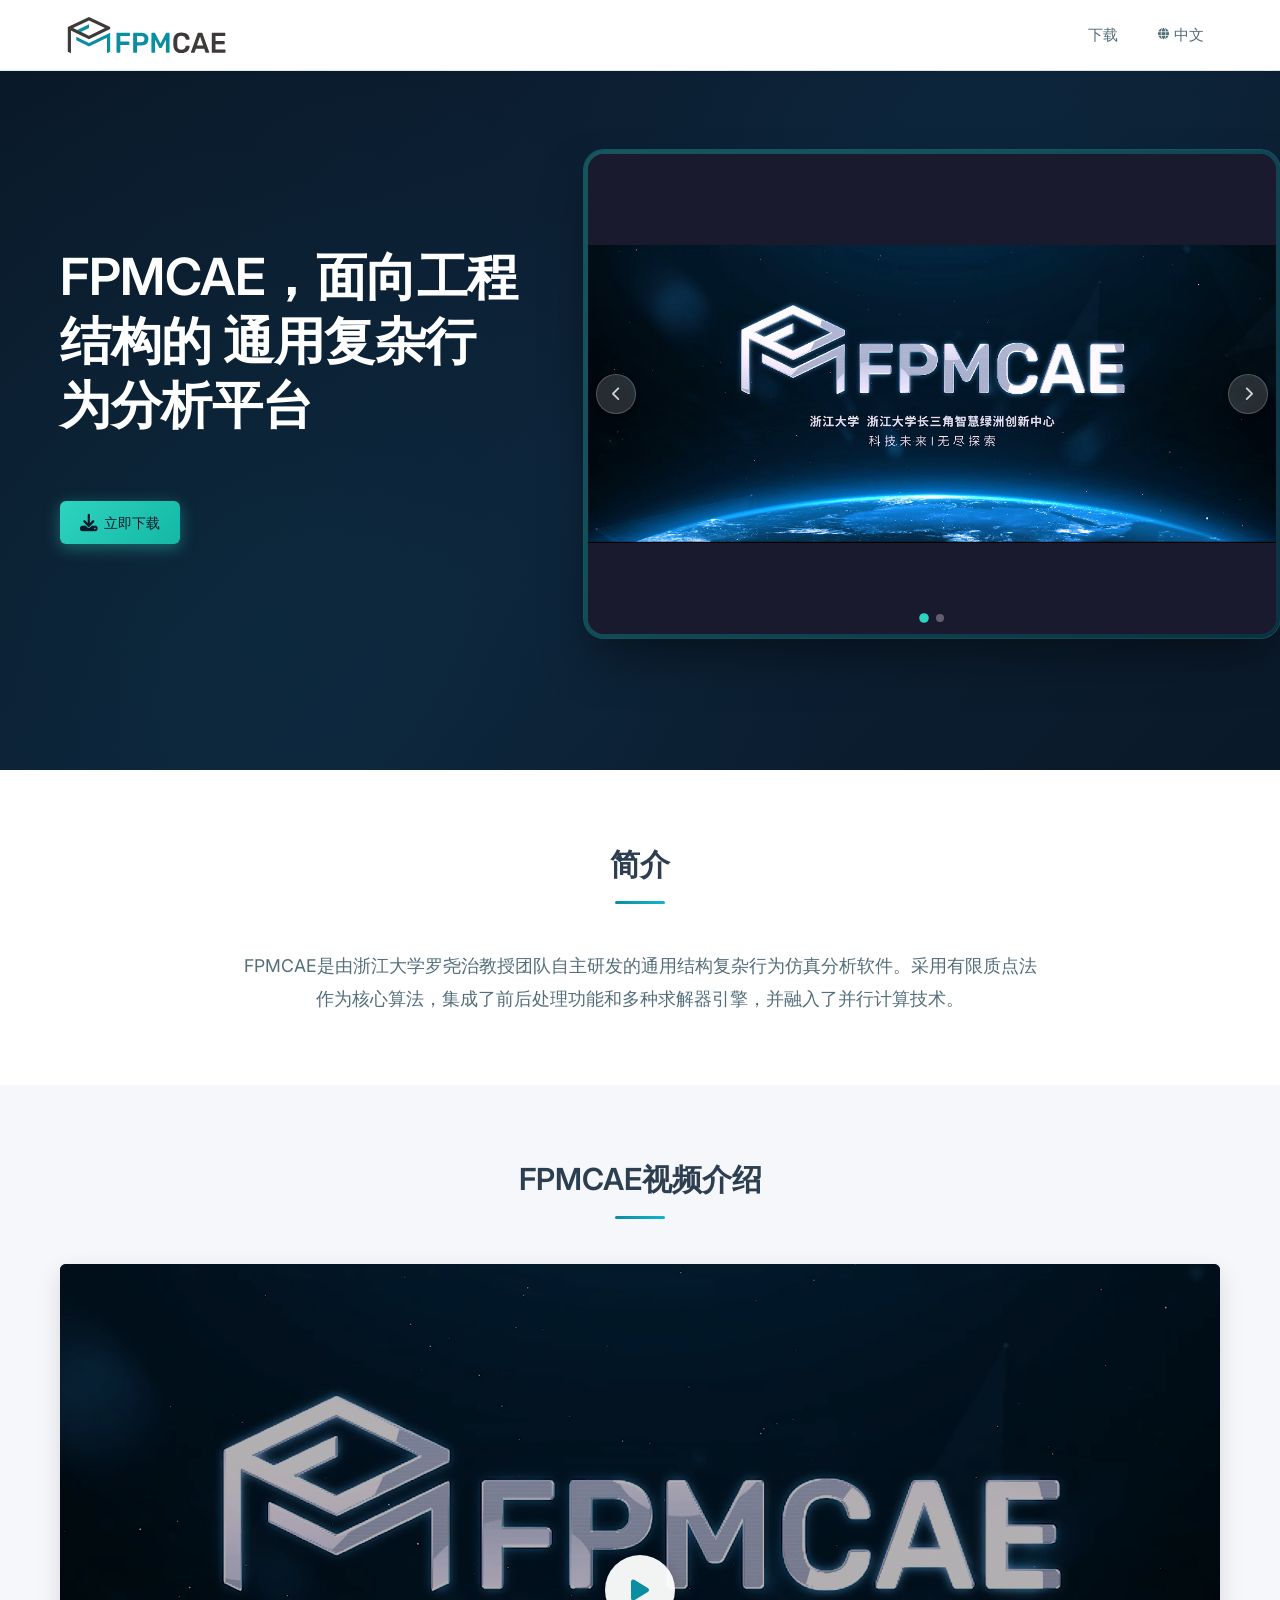
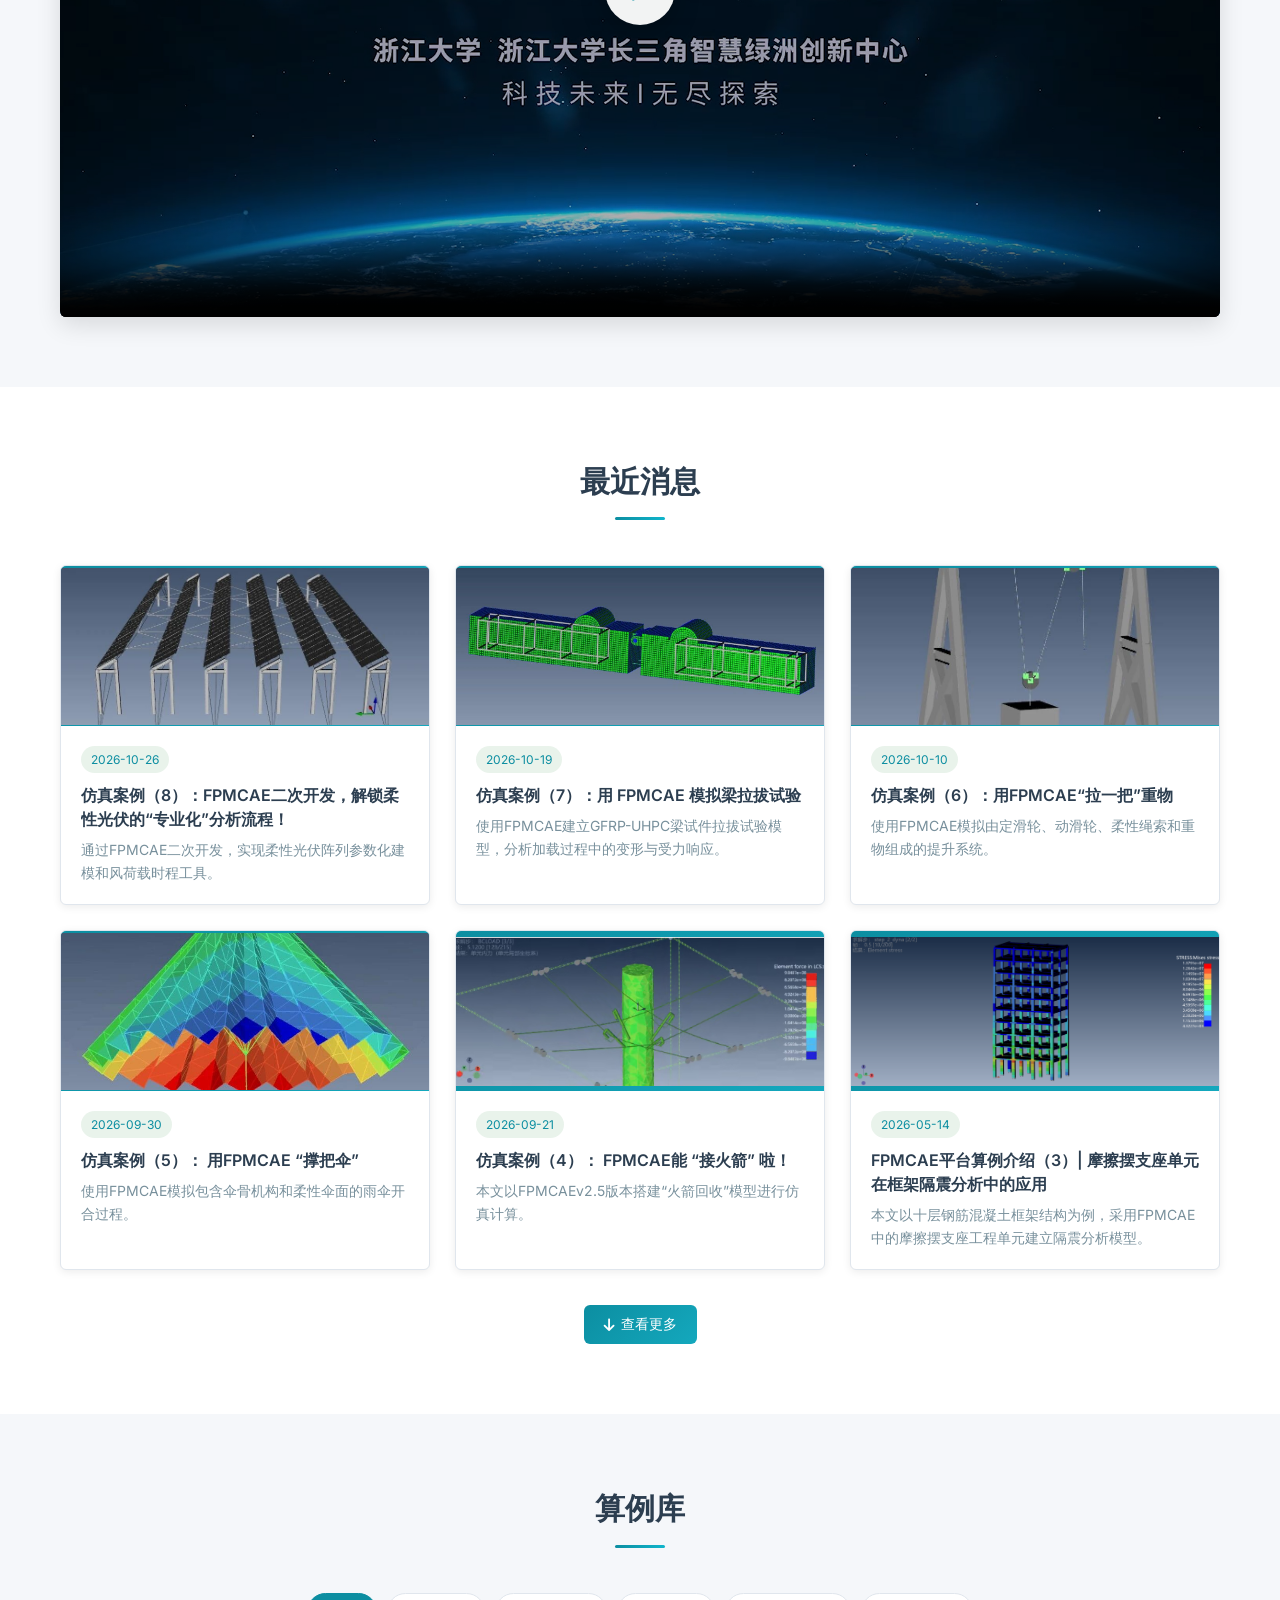
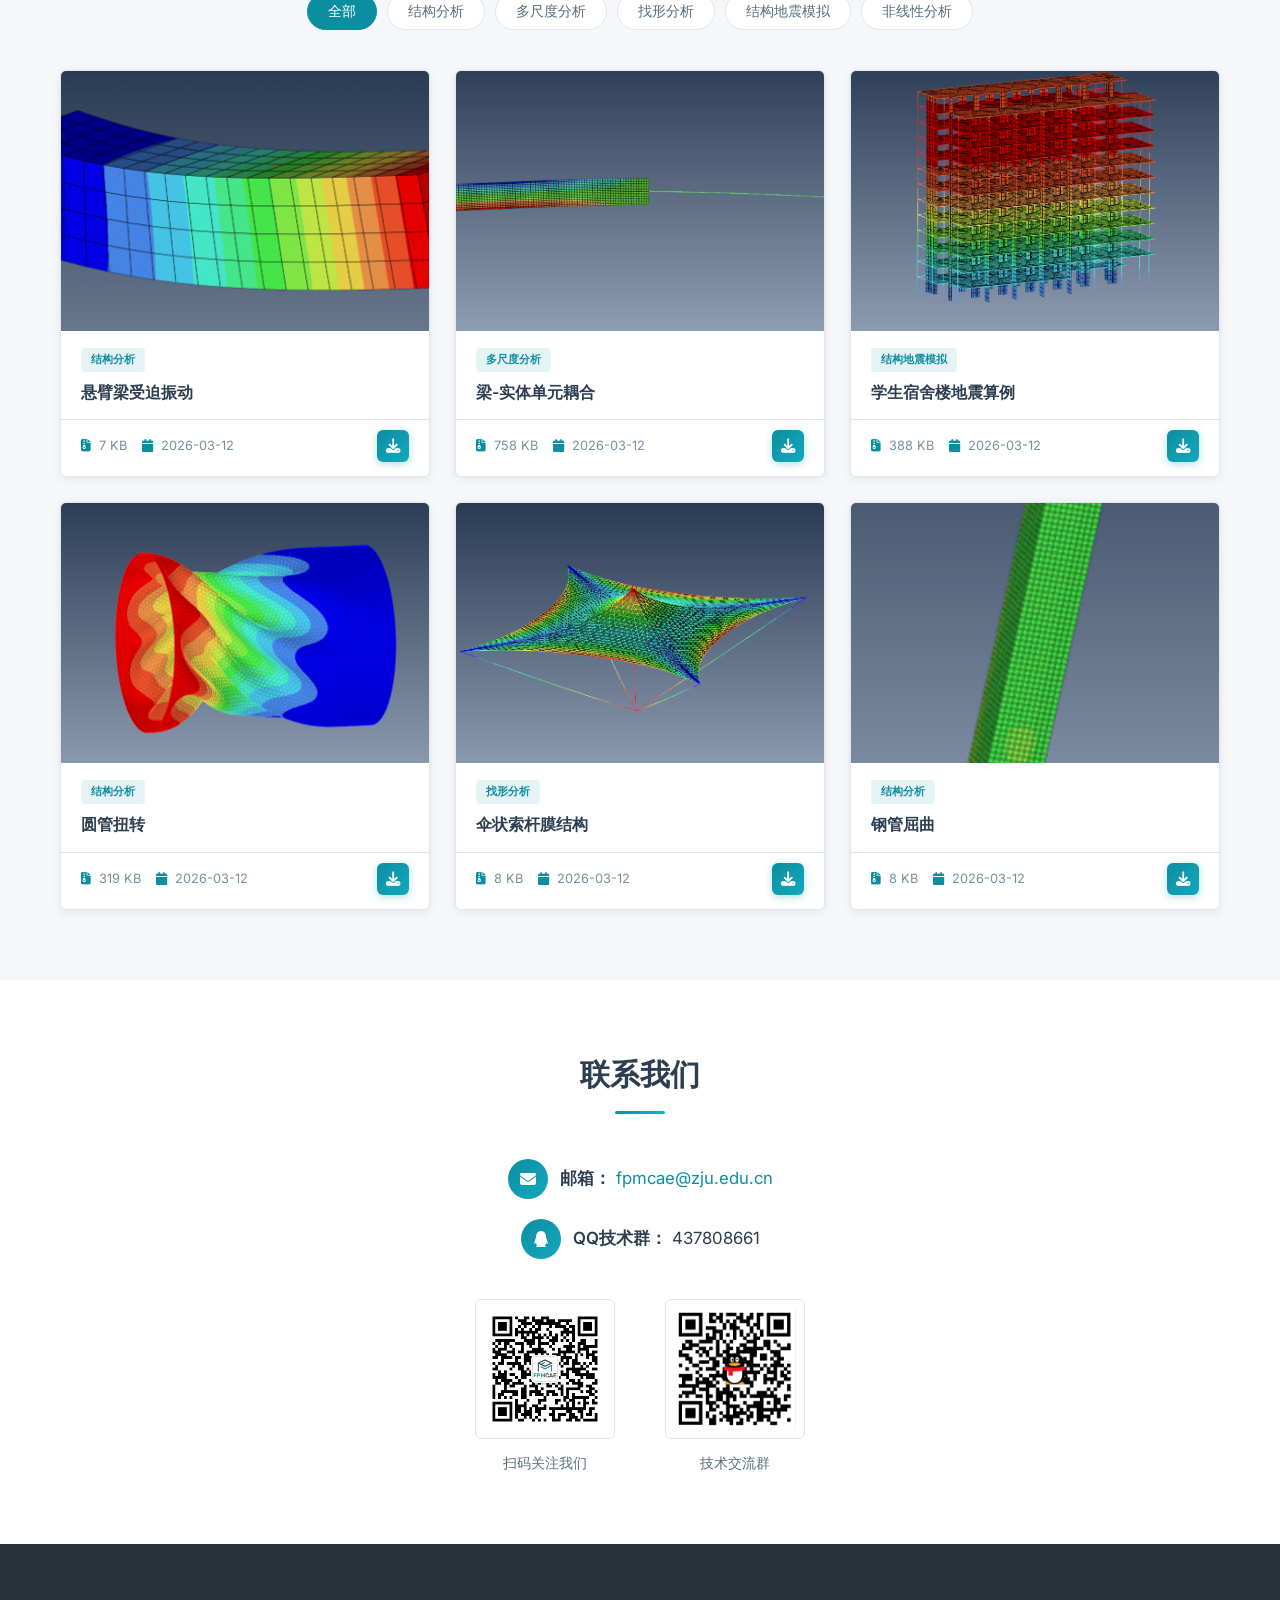
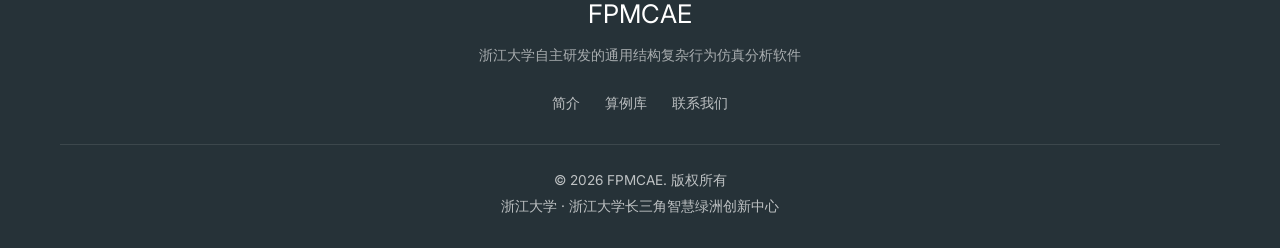
==== commit c958ee6d: "fix:将最近消息折叠" ====
--- a/index.html
+++ b/index.html
@@ -19,7 +19,7 @@
                 </a>
                 
                 <div class="nav-right">
-                    <a href="https://86863901-c170-43a6-841e-887f0f183908.oss-cn-shanghai.aliyuncs.com/FPM/FPMCAE2025-Win-x64-2.2.1.257.exe" class="nav-link" data-i18n="download">下载</a>
+                    <a href="https://86863901-c170-43a6-841e-887f0f183908.oss-cn-shanghai.aliyuncs.com/FPM/FPMCAE2026-Win-x64-2.5.413.exe" class="nav-link" data-i18n="download">下载</a>
                     
                     <!-- <div class="dropdown">
                         <button class="nav-link dropdown-toggle" data-i18n="docs">
@@ -56,7 +56,7 @@
                     <h1 class="hero-title" data-i18n="download_title">FPMCAE，面向工程结构的通用复杂行为分析平台</h1>
                     <br>
                     <div class="hero-actions">
-                        <a href="https://86863901-c170-43a6-841e-887f0f183908.oss-cn-shanghai.aliyuncs.com/FPM/FPMCAE2025-Win-x64-2.2.1.257.exe" class="btn btn-primary-download" target="_blank">
+                        <a href="https://86863901-c170-43a6-841e-887f0f183908.oss-cn-shanghai.aliyuncs.com/FPM/FPMCAE2026-Win-x64-2.5.413.exe" class="btn btn-primary-download" target="_blank">
                             <i class="fas fa-download"></i>
                             <span data-i18n="download_now">立即下载</span>
                         </a>
@@ -138,9 +138,9 @@
                 <!-- 消息卡片将通过JavaScript动态加载 -->
             </div>
             <div class="news-more">
-                <a href="javascript:void(0);" onclick="scrollToBottom()" class="btn btn-primary" data-i18n="view_more">
-                    <i class="fas fa-arrow-down"></i> 查看更多
-                </a>
+                <button type="button" id="news-toggle" onclick="toggleNews()" class="btn btn-primary" aria-controls="news-grid" aria-expanded="false">
+                    <i class="fas fa-arrow-down" aria-hidden="true"></i> <span>查看更多</span>
+                </button>
             </div>
         </div>
     </section>
--- a/css/style.css
+++ b/css/style.css
@@ -755,6 +755,10 @@
     text-align: center;
 }
 
+.news-more button[hidden] {
+    display: none;
+}
+
 /* ============================================
    Examples Section
    ============================================ */
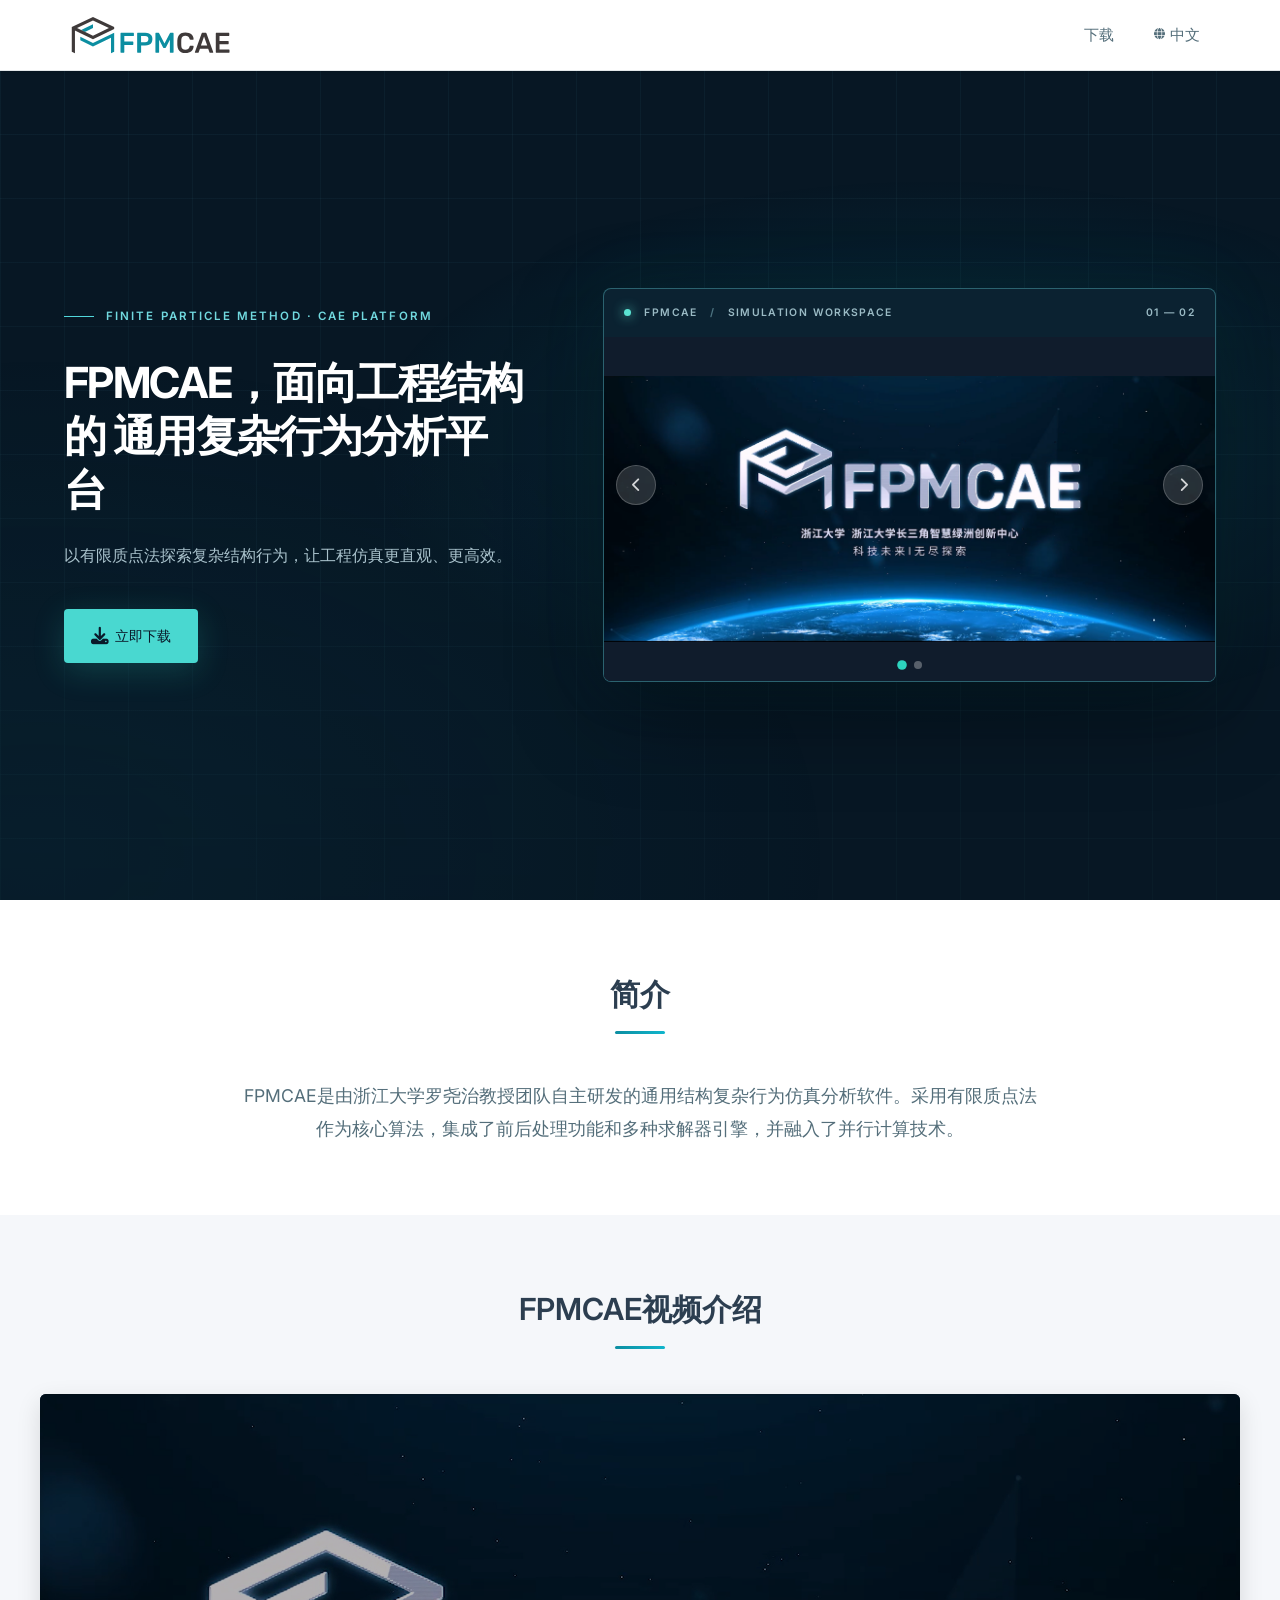
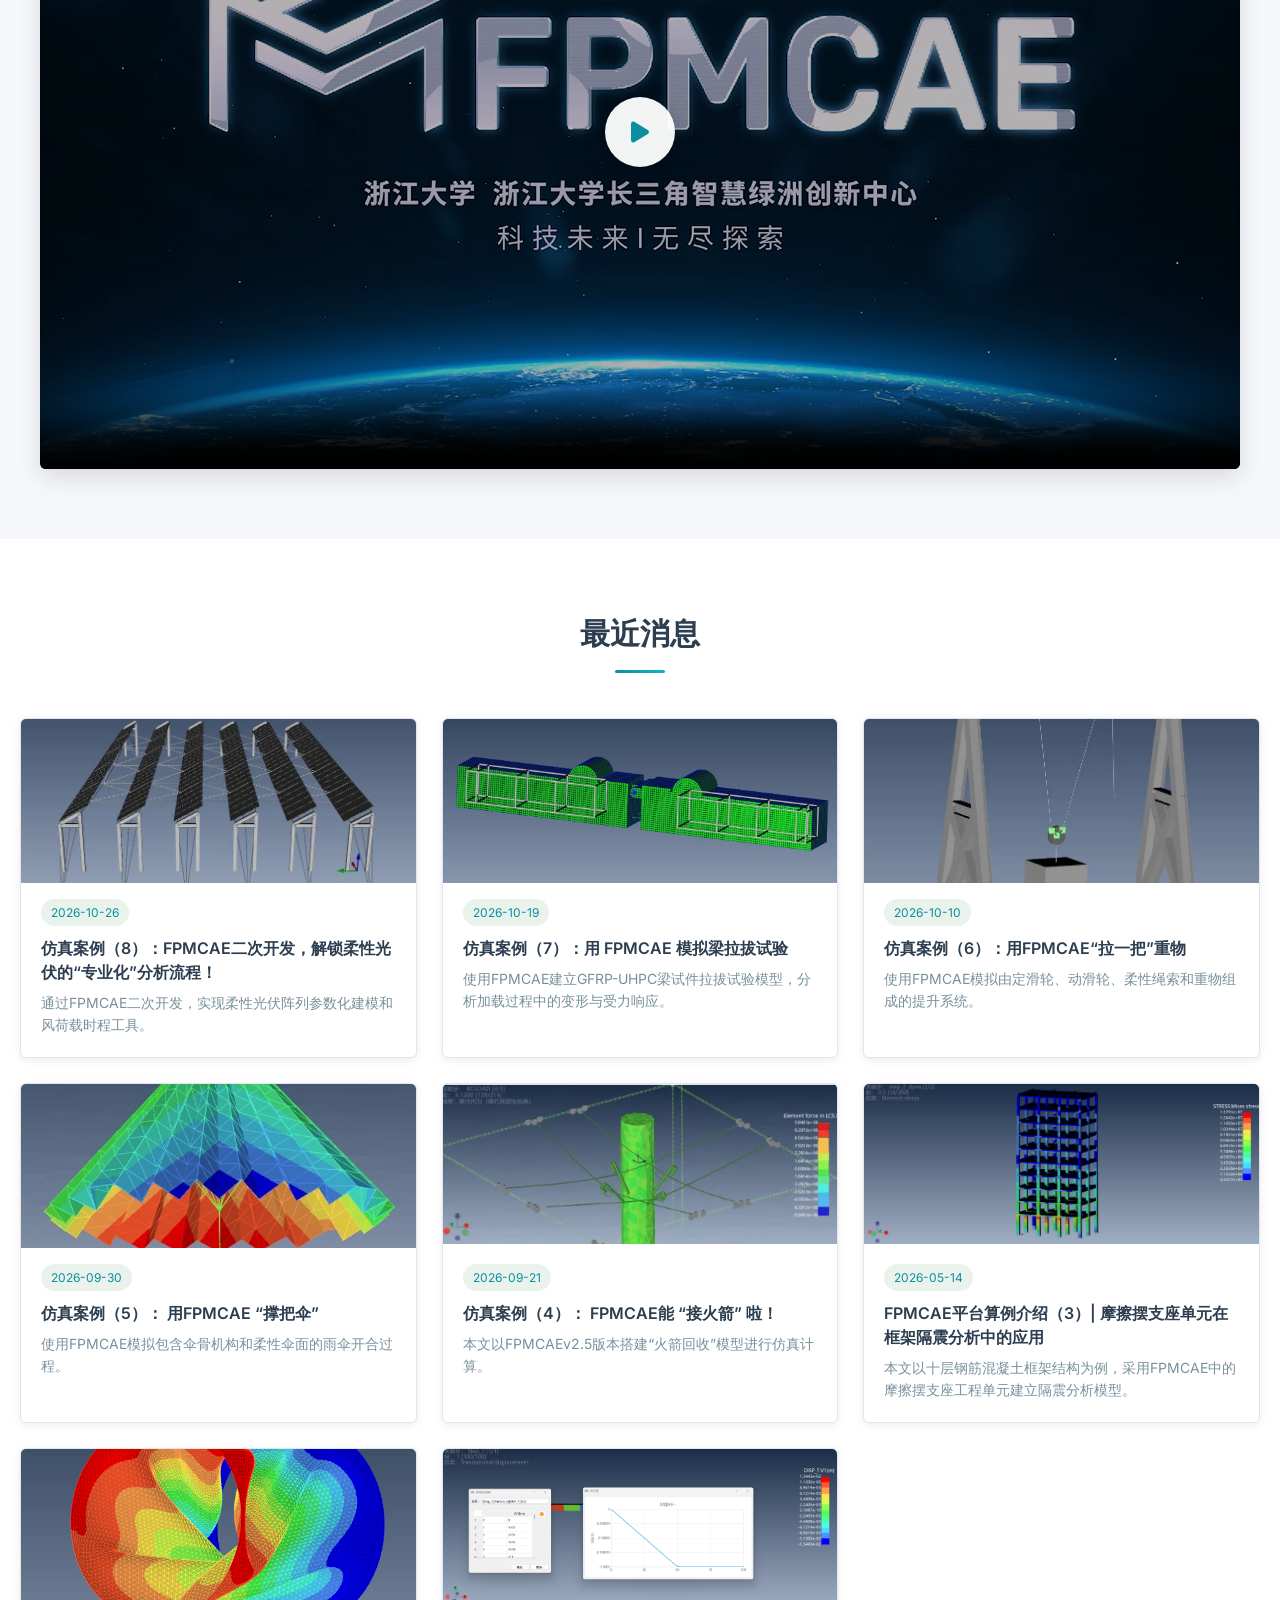
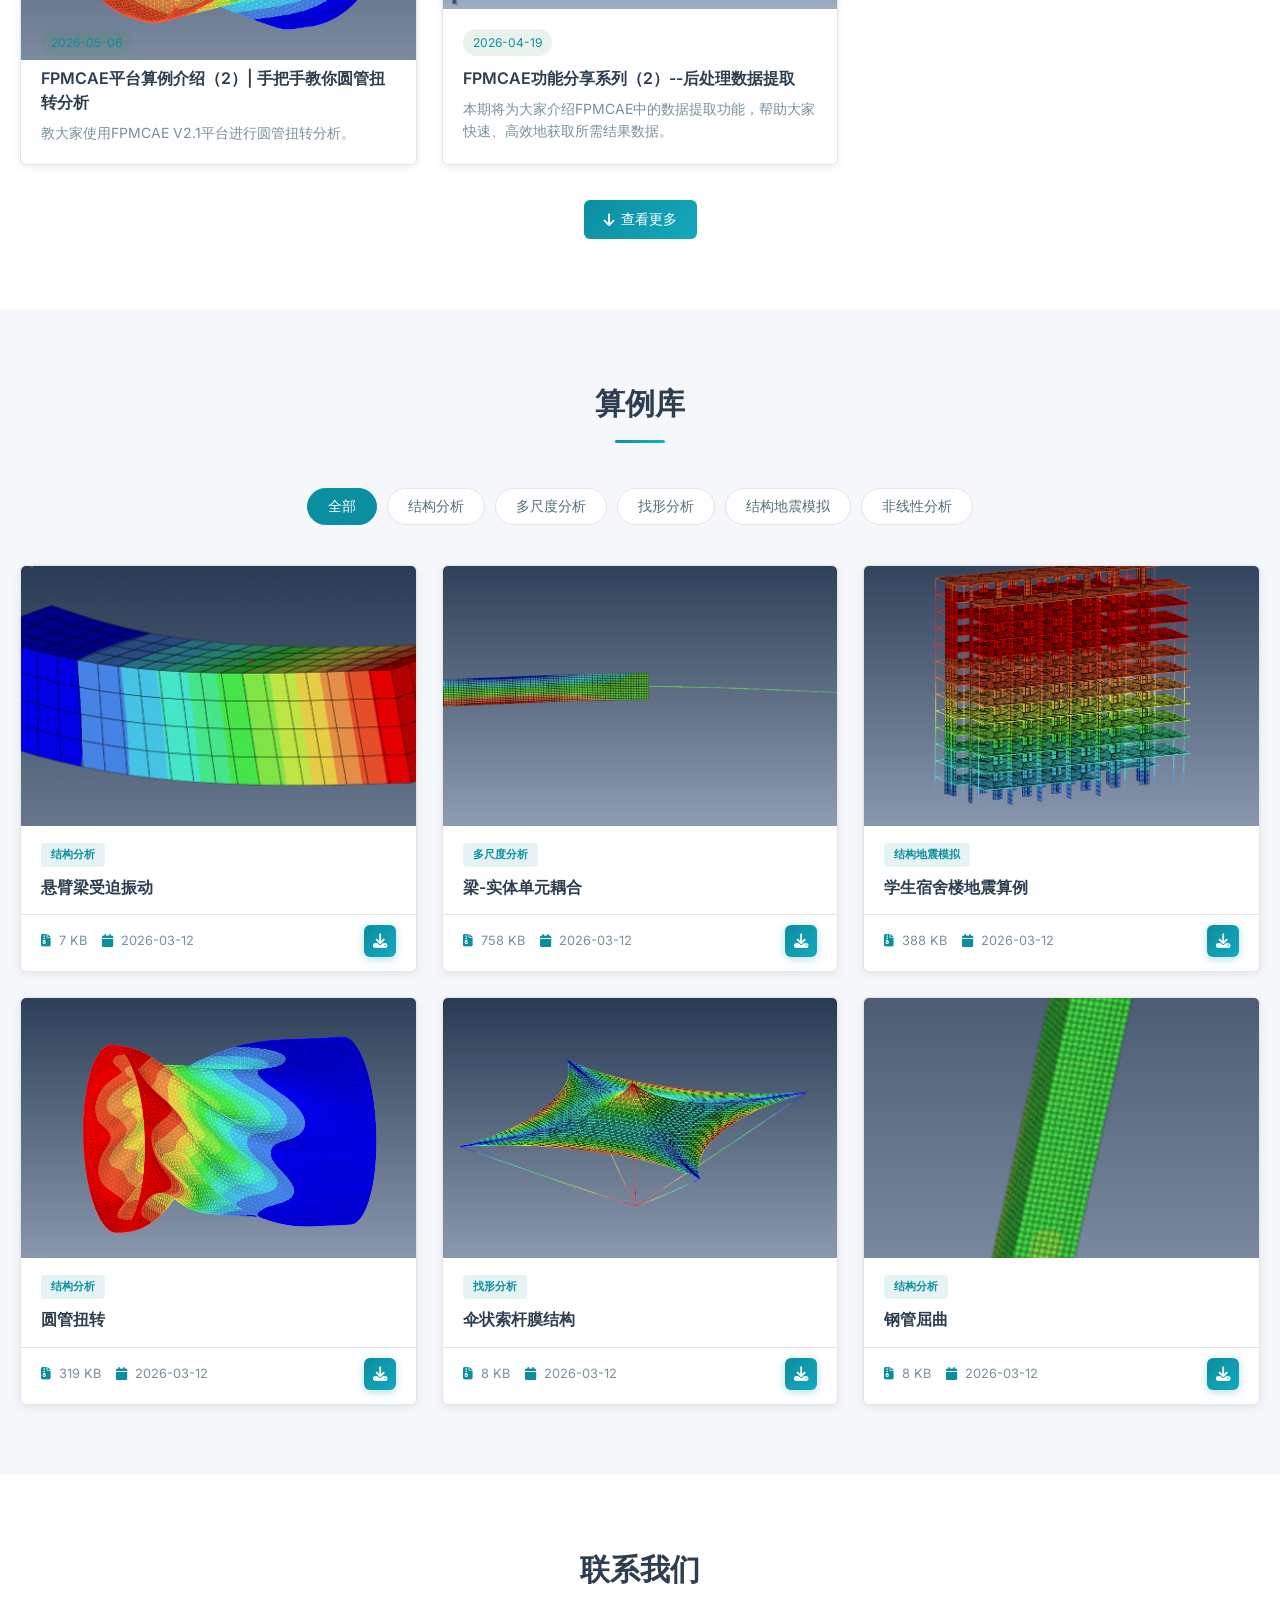
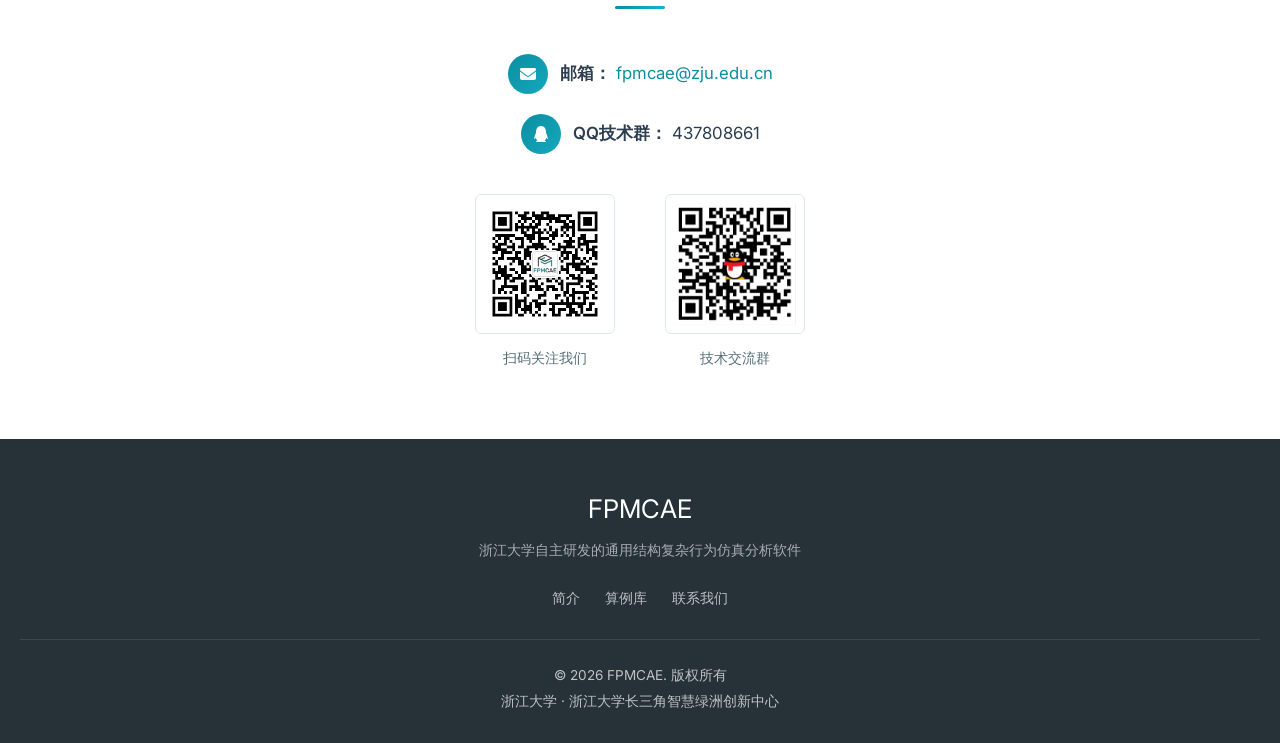
==== commit e4dada16: "fix：网页布局优化" ====
--- a/index.html
+++ b/index.html
@@ -6,6 +6,7 @@
     <title>FPMCAE - 有限质点法仿真分析软件</title>
     <link rel="icon" href="images/icons/fpm-main.ico" type="image/x-icon">
     <link rel="stylesheet" href="css/style.css">
+    <link rel="stylesheet" href="css/hero-preview.css">
     <link href="https://fonts.googleapis.com/css2?family=Inter:wght@300;400;500;600;700&display=swap" rel="stylesheet">
     <link rel="stylesheet" href="https://cdnjs.cloudflare.com/ajax/libs/font-awesome/6.4.0/css/all.min.css">
 </head>
@@ -53,8 +54,9 @@
             <div class="hero-wrapper">
                 <!-- 左侧内容区 -->
                 <div class="hero-content">
+                    <div class="hero-eyebrow"><span></span> FINITE PARTICLE METHOD · CAE PLATFORM</div>
                     <h1 class="hero-title" data-i18n="download_title">FPMCAE，面向工程结构的通用复杂行为分析平台</h1>
-                    <br>
+                    <p class="hero-description" data-i18n="hero_description">以有限质点法探索复杂结构行为，让工程仿真更直观、更高效。</p>
                     <div class="hero-actions">
                         <a href="https://86863901-c170-43a6-841e-887f0f183908.oss-cn-shanghai.aliyuncs.com/FPM/FPMCAE2026-Win-x64-2.5.413.exe" class="btn btn-primary-download" target="_blank">
                             <i class="fas fa-download"></i>
@@ -69,6 +71,7 @@
                 <!-- 右侧展示卡片区 -->
                 <div class="hero-showcase">
                     <div class="showcase-frame">
+                        <div class="showcase-bar"><span><i></i> FPMCAE <b>/</b> SIMULATION WORKSPACE</span><span>01 — 02</span></div>
                         <div class="carousel-container">
                             <div class="carousel-slide banner-image active">
                                 <img src="images/banner/banner1.png" alt="FPMCAE Banner 1">
--- a/css/style.css
+++ b/css/style.css
@@ -19,7 +19,7 @@
     --shadow-lg: 0 8px 24px rgba(0, 0, 0, 0.12);
     --transition: all 0.3s ease;
     --border-radius: 6px;
-    --container-max-width: 1200px;
+    --container-max-width: 1560px;
 }
 
 /* Reset & Base Styles */
--- a/css/hero-preview.css
+++ b/css/hero-preview.css
@@ -0,0 +1,109 @@
+/* First-screen visual direction */
+.header {
+    background: rgba(255, 255, 255, .96);
+    border-bottom-color: rgba(10, 52, 72, .09);
+}
+
+.header .container,
+.hero-banner .container {
+    max-width: 1800px;
+    padding-left: clamp(24px, 5vw, 100px);
+    padding-right: clamp(24px, 5vw, 100px);
+}
+
+.hero-banner {
+    display: flex;
+    align-items: center;
+    min-height: calc(100vh - 70px);
+    padding: 90px 0;
+    background: #071724;
+}
+
+.hero-bg-pattern {
+    background:
+        radial-gradient(ellipse at 73% 46%, rgba(7, 120, 143, .23), transparent 43%),
+        radial-gradient(ellipse at 3% 95%, rgba(8, 90, 111, .18), transparent 45%),
+        linear-gradient(rgba(97, 192, 205, .055) 1px, transparent 1px),
+        linear-gradient(90deg, rgba(97, 192, 205, .055) 1px, transparent 1px);
+    background-size: auto, auto, 64px 64px, 64px 64px;
+    mask-image: linear-gradient(to bottom, #000, rgba(0,0,0,.55));
+}
+
+.hero-banner .container { width: 100%; }
+.hero-wrapper { gap: clamp(48px, 6vw, 120px); }
+.hero-content { flex: 1 1 43%; max-width: 690px; }
+.hero-showcase { flex: 1 1 57%; min-width: 0; max-width: 900px; }
+.hero-eyebrow {
+    display: flex;
+    align-items: center;
+    gap: 12px;
+    margin-bottom: 30px;
+    color: #71d9df;
+    font-size: .72rem;
+    font-weight: 600;
+    letter-spacing: .18em;
+}
+.hero-eyebrow span { width: 30px; height: 1px; background: #51d7db; }
+.hero-title {
+    margin-bottom: 24px;
+    font-size: clamp(2.5rem, 3.35vw, 4.5rem);
+    line-height: 1.25;
+    letter-spacing: -.035em;
+    font-weight: 700;
+}
+.hero-description {
+    max-width: 510px;
+    margin-bottom: 38px;
+    color: #a9c2cc;
+    font-size: clamp(1rem, 1.05vw, 1.16rem);
+    line-height: 1.9;
+}
+.btn-primary-download {
+    min-height: 54px;
+    padding: 14px 27px;
+    border-radius: 4px;
+    background: #49d8d0;
+    box-shadow: 0 8px 32px rgba(45, 212, 191, .2);
+}
+.showcase-frame {
+    padding: 0;
+    overflow: hidden;
+    border: 1px solid rgba(105, 219, 226, .35);
+    border-radius: 8px;
+    background: #0b2231;
+    box-shadow: 0 30px 90px rgba(0, 0, 0, .4), 0 0 70px rgba(30, 197, 206, .08);
+}
+.showcase-bar {
+    display: flex;
+    justify-content: space-between;
+    align-items: center;
+    min-height: 48px;
+    padding: 0 20px;
+    color: #9bbbc5;
+    font-size: .65rem;
+    font-weight: 600;
+    letter-spacing: .13em;
+}
+.showcase-bar i { display: inline-block; width: 7px; height: 7px; margin-right: 9px; border-radius: 50%; background: #5be3d2; box-shadow: 0 0 12px #5be3d2; }
+.showcase-bar b { margin: 0 8px; color: #4c7380; }
+.showcase-frame .carousel-container { height: auto; aspect-ratio: 16 / 9; border-radius: 0; }
+.showcase-frame .carousel-slide { background: #101c2c; }
+.showcase-frame .carousel-dots { bottom: 12px; }
+
+@media (max-width: 992px) {
+    .hero-banner { min-height: auto; padding: 80px 0; }
+    .hero-wrapper { flex-direction: column; align-items: stretch; gap: 48px; text-align: left; }
+    .hero-actions { justify-content: flex-start; }
+    .hero-content, .hero-showcase { flex: auto; width: 100%; max-width: none; }
+    .hero-title { max-width: 760px; }
+}
+@media (max-width: 768px) {
+    .hero-banner { min-height: calc(100vh - 60px); padding: 64px 0; }
+    .hero-wrapper { text-align: left; gap: 38px; }
+    .hero-actions { justify-content: flex-start; }
+    .hero-eyebrow { font-size: .6rem; letter-spacing: .12em; margin-bottom: 22px; }
+    .hero-title { font-size: clamp(2rem, 7vw, 3rem); }
+    .hero-description { margin-bottom: 28px; }
+    .showcase-frame .carousel-container { height: auto; }
+    .showcase-bar { min-height: 40px; font-size: .55rem; padding: 0 12px; }
+}
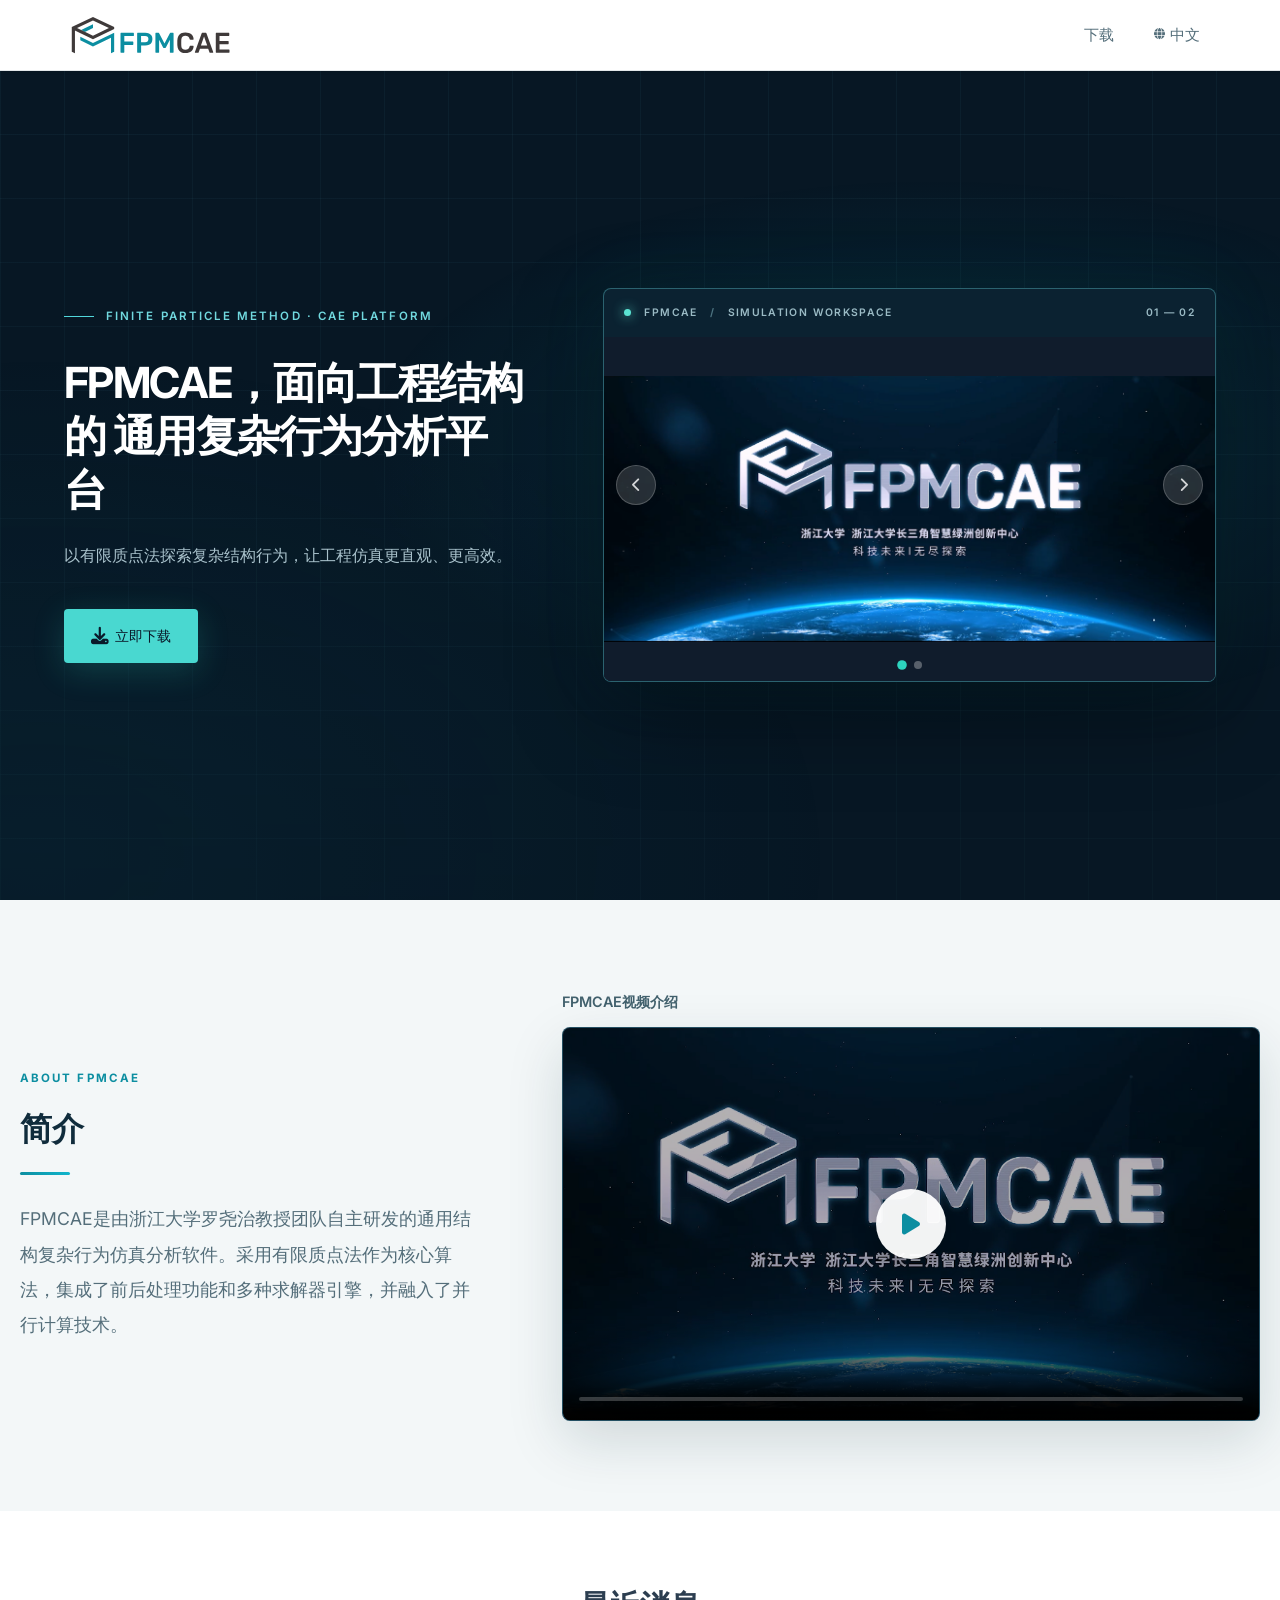
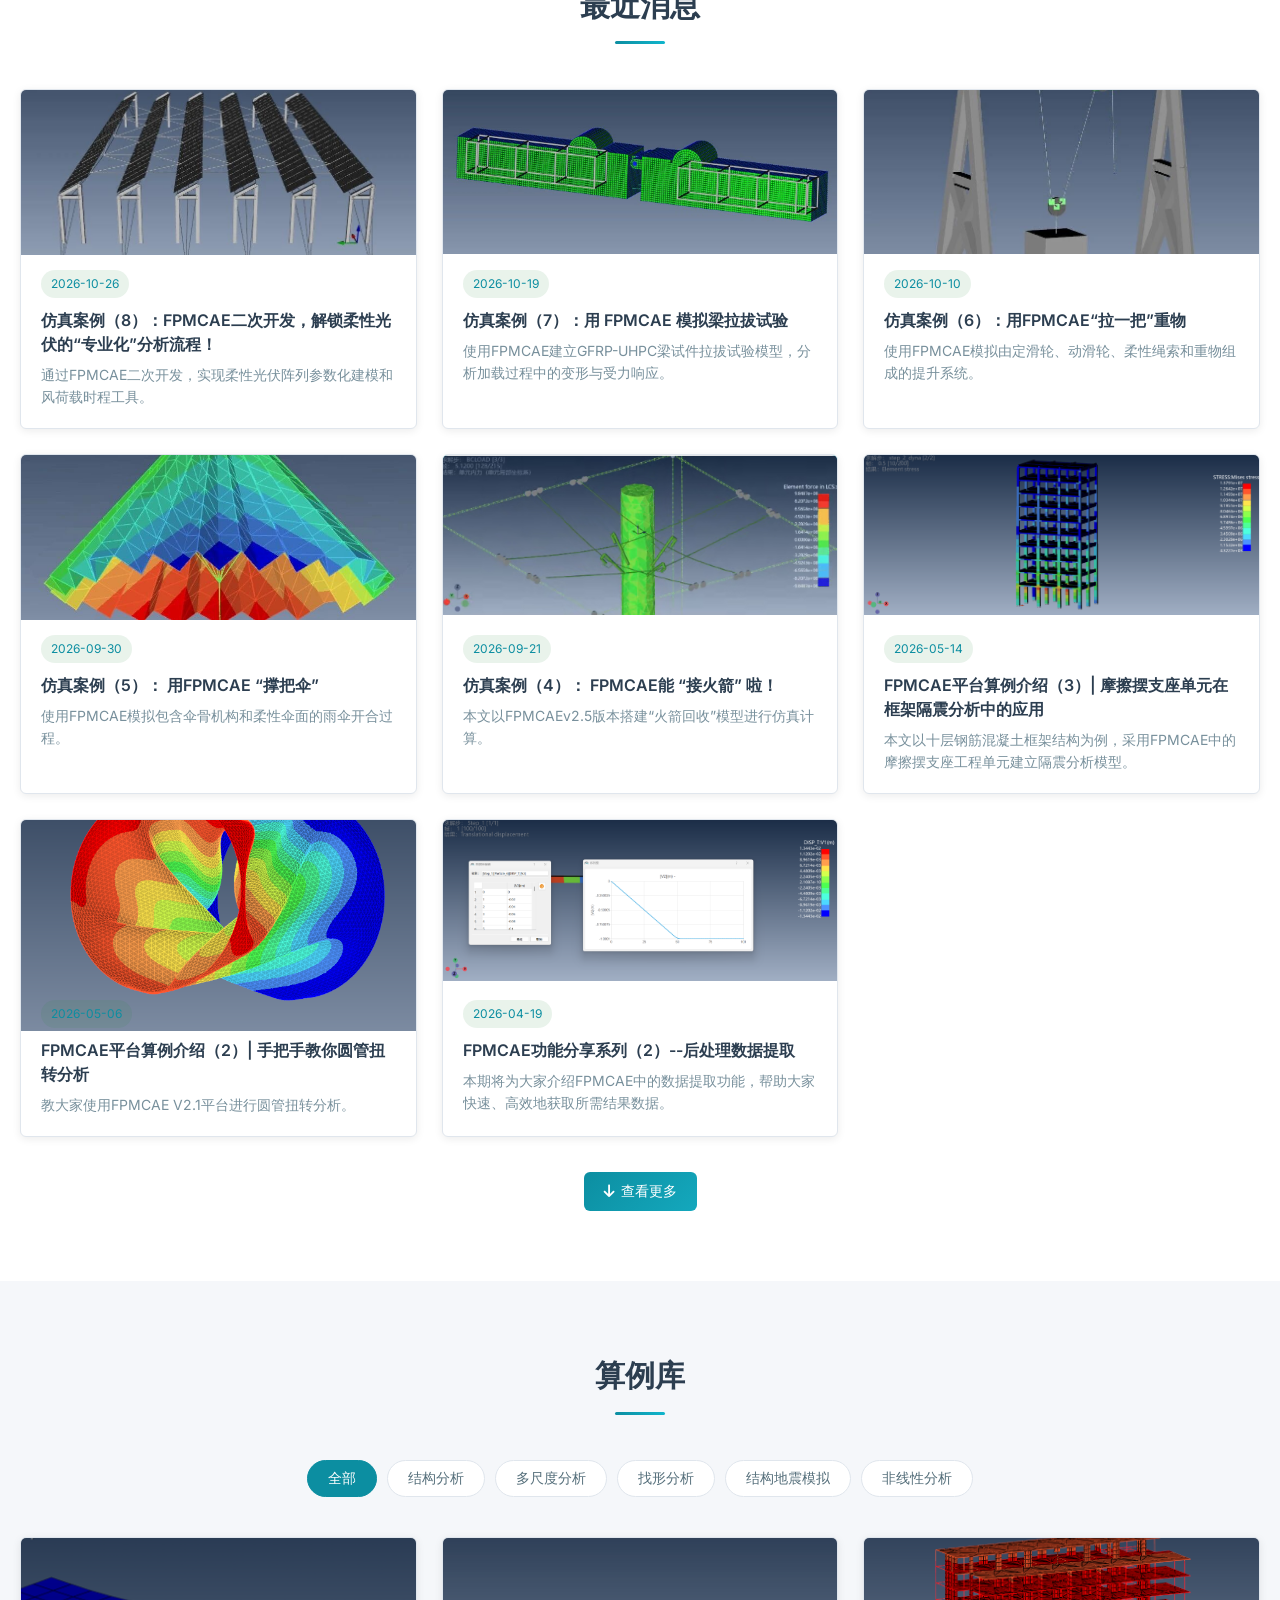
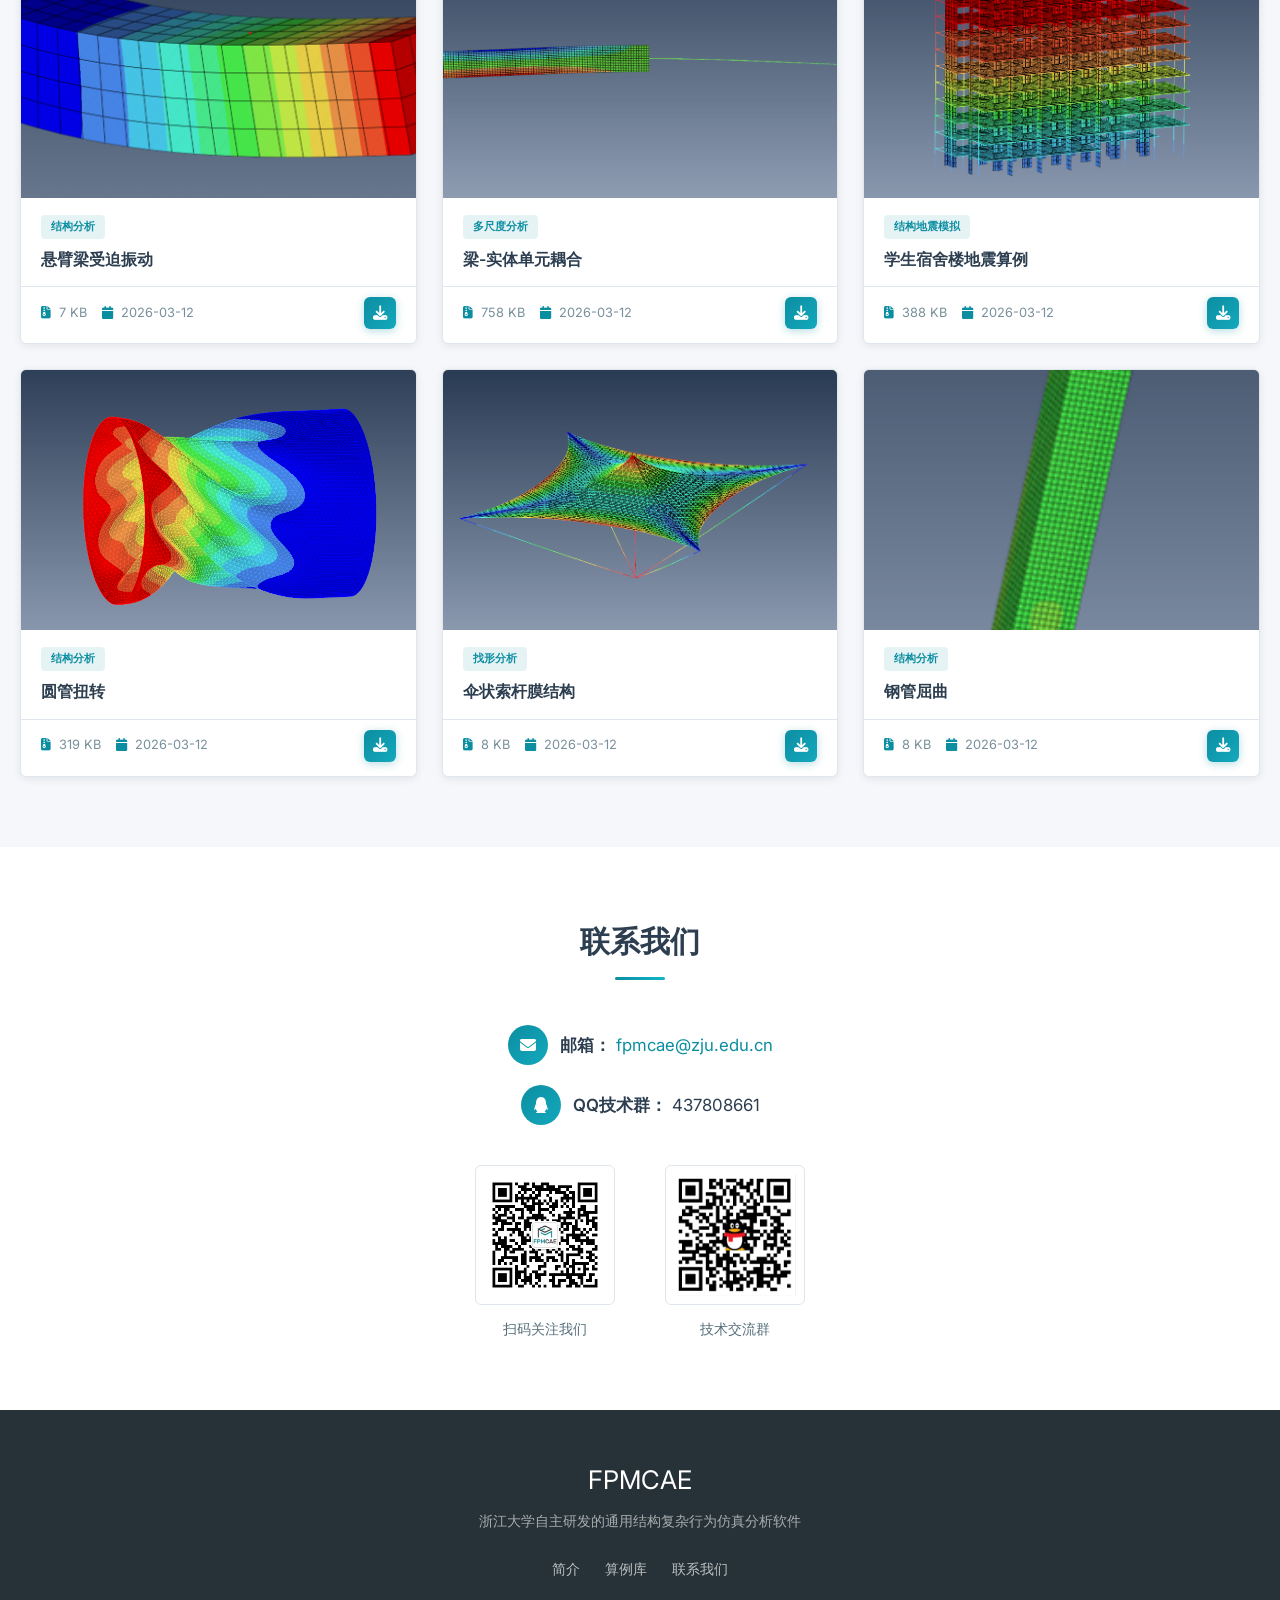
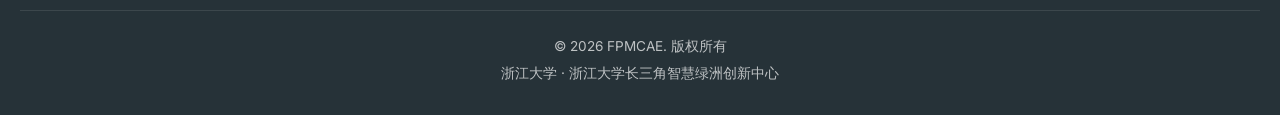
==== commit d8bc2d35: "fix：网站简介和视频部分布局优化" ====
--- a/index.html
+++ b/index.html
@@ -92,29 +92,19 @@
         </div>
     </section>
 
-    <!-- 简介模块 -->
+    <!-- 简介与视频介绍 -->
     <section class="section intro-section" id="intro">
-        <div class="container">
-            <div class="section-header">
+        <div class="container intro-layout">
+            <div class="intro-content">
+                <div class="intro-eyebrow">ABOUT FPMCAE</div>
                 <h2 class="section-title" data-i18n="intro_title">简介</h2>
                 <div class="section-line"></div>
-            </div>
-            <div class="intro-content">
                 <p class="intro-text" data-i18n="intro_text">
                     FPMCAE是由浙江大学罗尧治教授团队自主研发的通用结构复杂行为仿真分析软件。采用有限质点法作为核心算法，集成了前后处理功能和多种求解器引擎，并融入了并行计算技术。
                 </p>
             </div>
-        </div>
-    </section>
-
-    <!-- 视频介绍模块 - 移到简介后面 -->
-    <section class="section video-section" id="video">
-        <div class="container">
-            <div class="section-header">
-                <h2 class="section-title" data-i18n="video_title">FPMCAE视频介绍</h2>
-                <div class="section-line"></div>
-            </div>
-            <div class="video-container">
+            <div class="video-container" id="video">
+                <h3 class="intro-video-title" data-i18n="video_title">FPMCAE视频介绍</h3>
                 <div class="video-wrapper">
                     <video controls poster="images/banner/banner1.png" id="main-video">
                         <source src="videos/fpmcae-intro.mp4" type="video/mp4">
--- a/css/hero-preview.css
+++ b/css/hero-preview.css
@@ -90,6 +90,27 @@
 .showcase-frame .carousel-slide { background: #101c2c; }
 .showcase-frame .carousel-dots { bottom: 12px; }
 
+/* Introduction and video share one section. */
+.intro-section { padding: clamp(70px, 7vw, 120px) 0; background: #f3f7f8; }
+.intro-layout {
+    display: grid;
+    grid-template-columns: minmax(0, .8fr) minmax(0, 1.2fr);
+    align-items: center;
+    gap: clamp(48px, 6vw, 110px);
+}
+.intro-content { max-width: none; margin: 0; text-align: left; }
+.intro-eyebrow { margin-bottom: 16px; color: #0c8ea1; font-size: .72rem; font-weight: 700; letter-spacing: .18em; }
+.intro-content .section-title { margin-bottom: 18px; font-size: clamp(2rem, 2.5vw, 3rem); color: #102c3c; }
+.intro-content .section-line { margin: 0 0 26px; }
+.intro-text { max-width: 560px; line-height: 2; }
+.intro-layout .video-container { width: 100%; max-width: none; margin: 0; }
+.intro-video-title { margin-bottom: 14px; color: #42616d; font-size: .9rem; font-weight: 600; }
+.intro-layout .video-wrapper { border: 1px solid rgba(12, 142, 161, .22); border-radius: 8px; box-shadow: 0 20px 55px rgba(11, 45, 57, .15); }
+
+@media (max-width: 800px) {
+    .intro-layout { grid-template-columns: 1fr; gap: 36px; }
+}
+
 @media (max-width: 992px) {
     .hero-banner { min-height: auto; padding: 80px 0; }
     .hero-wrapper { flex-direction: column; align-items: stretch; gap: 48px; text-align: left; }
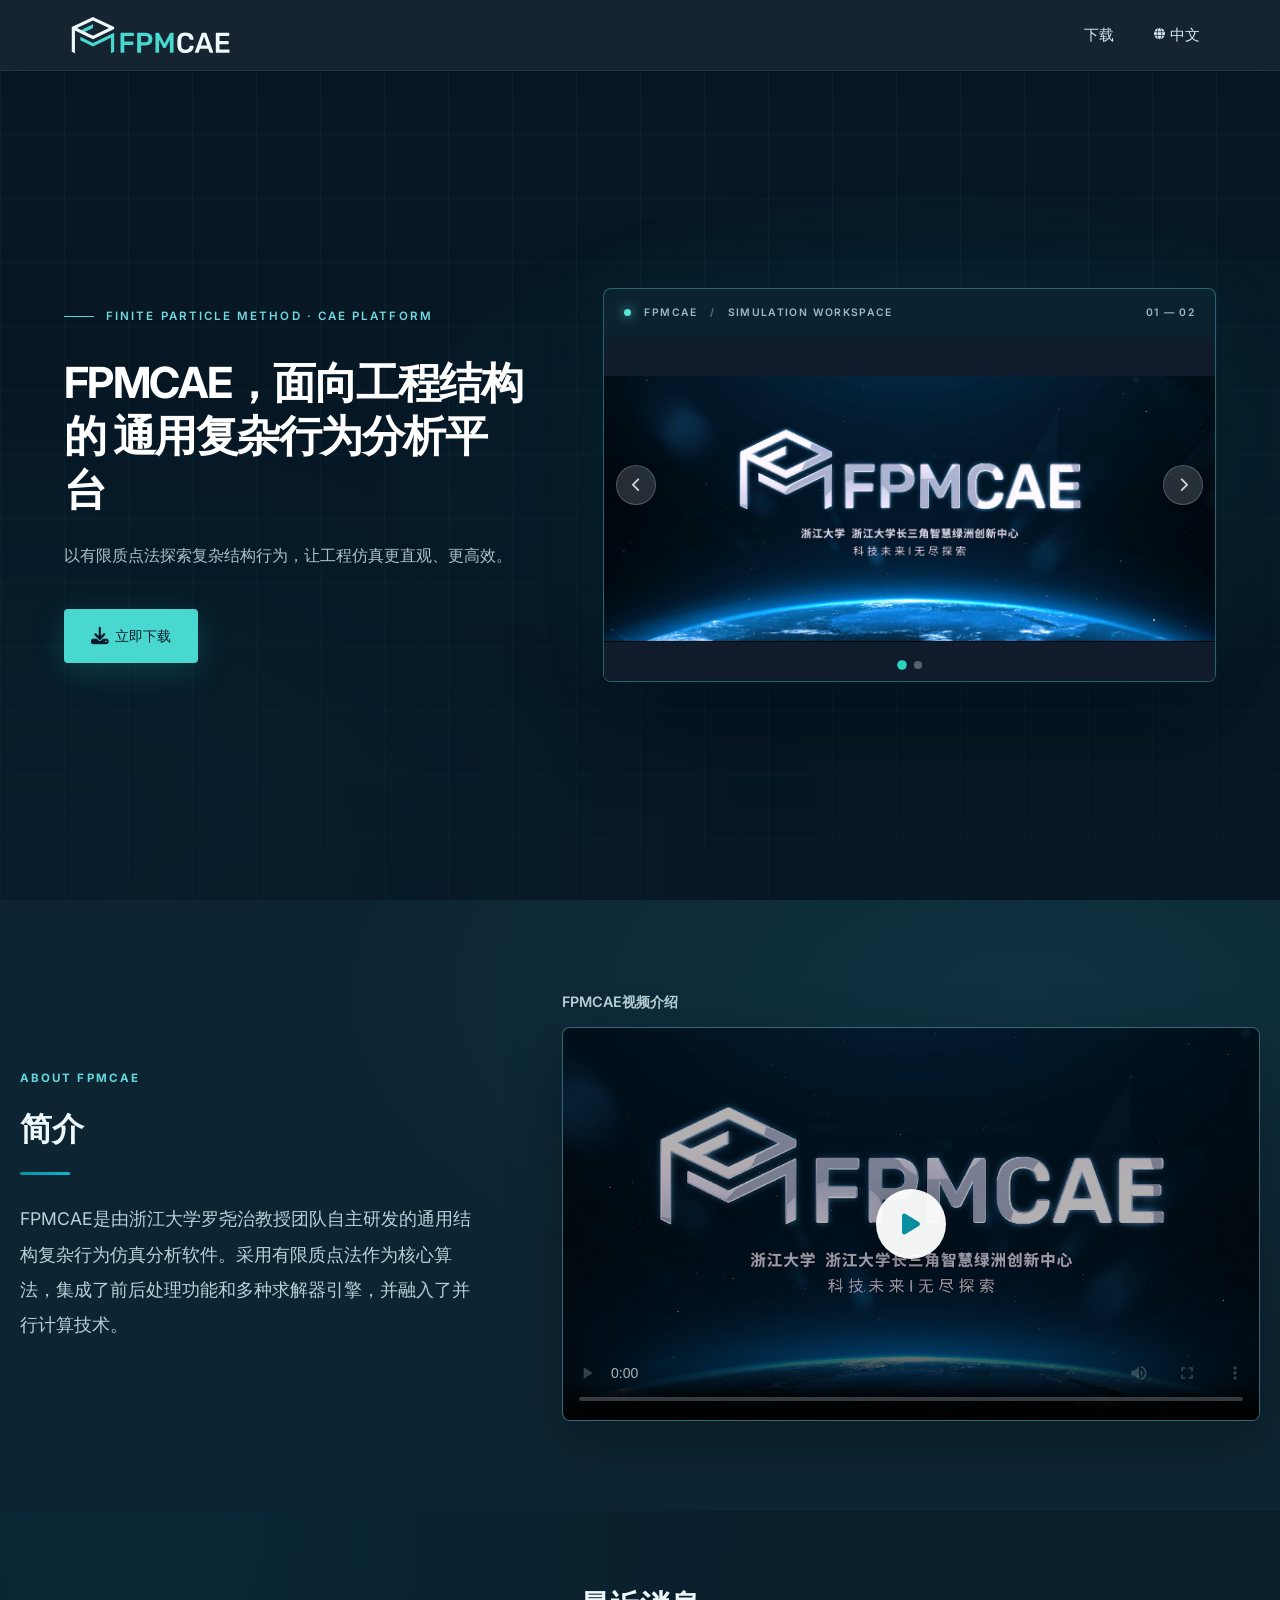
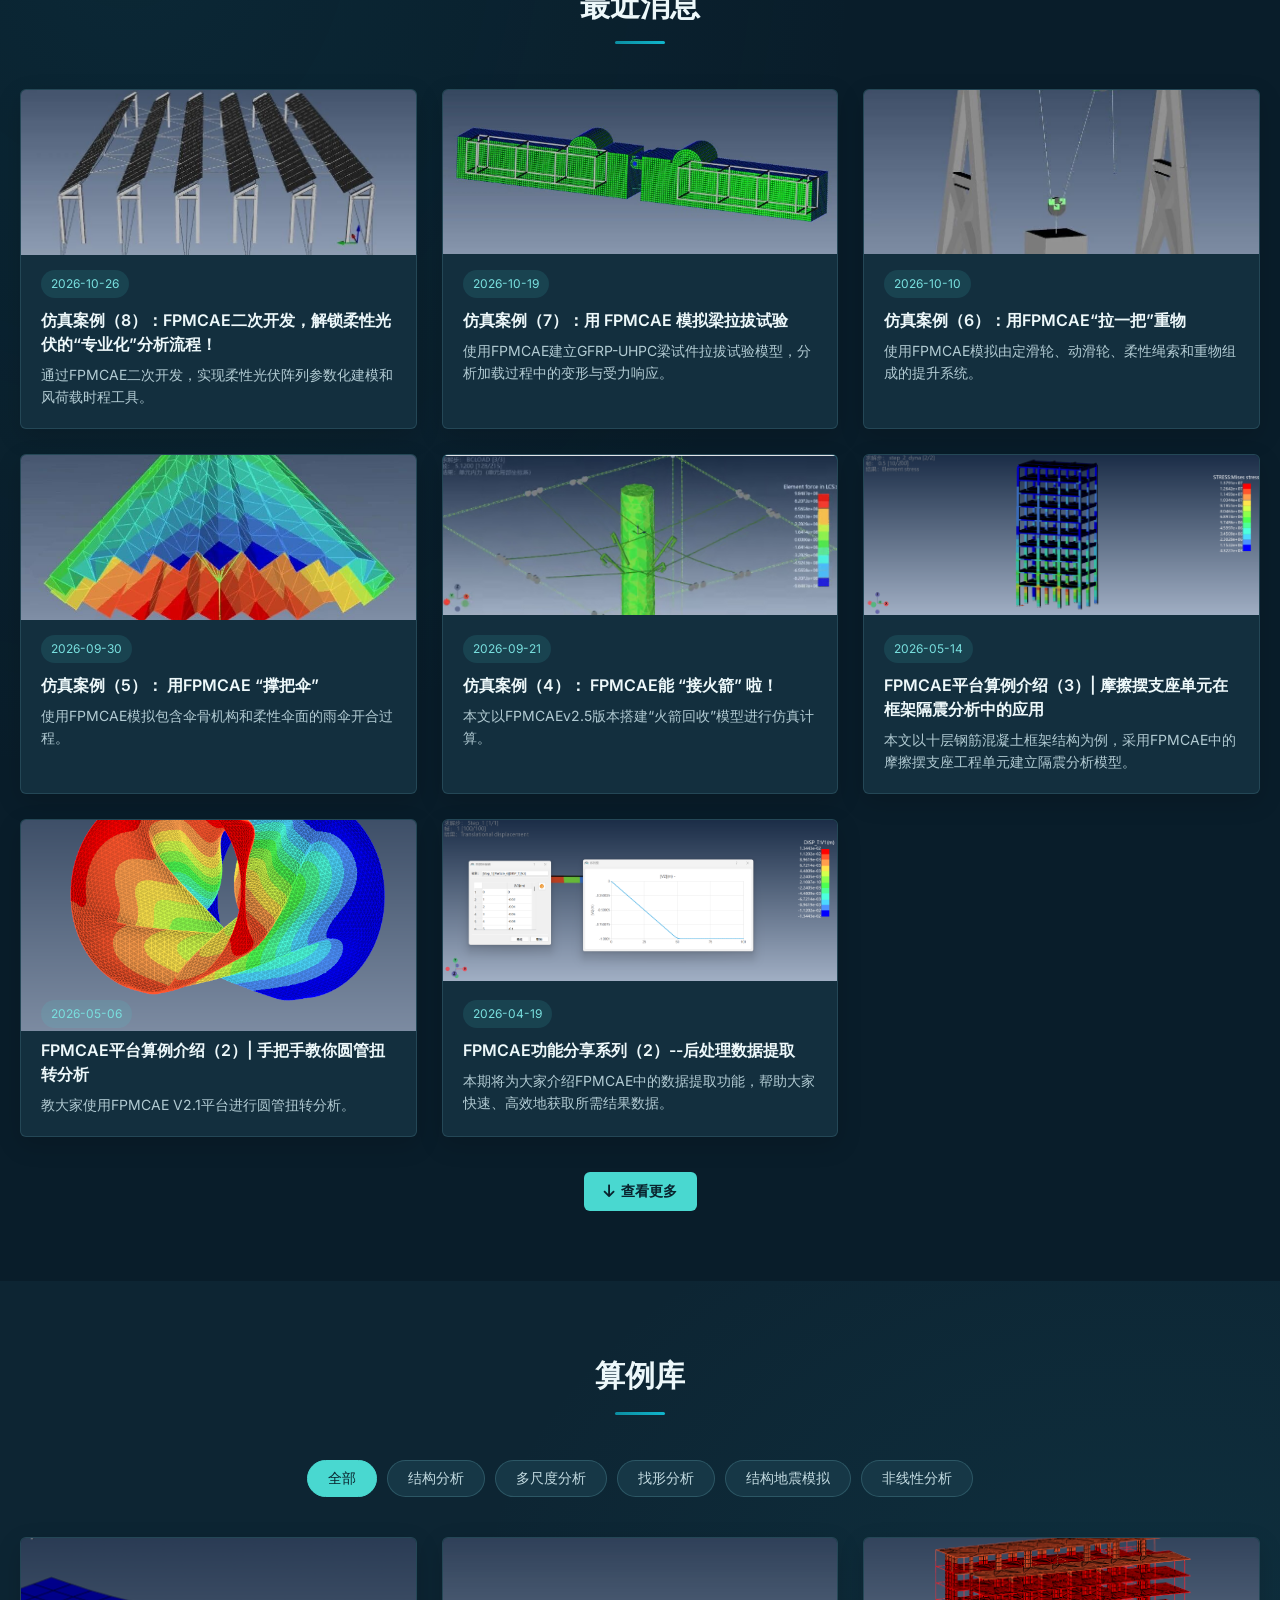
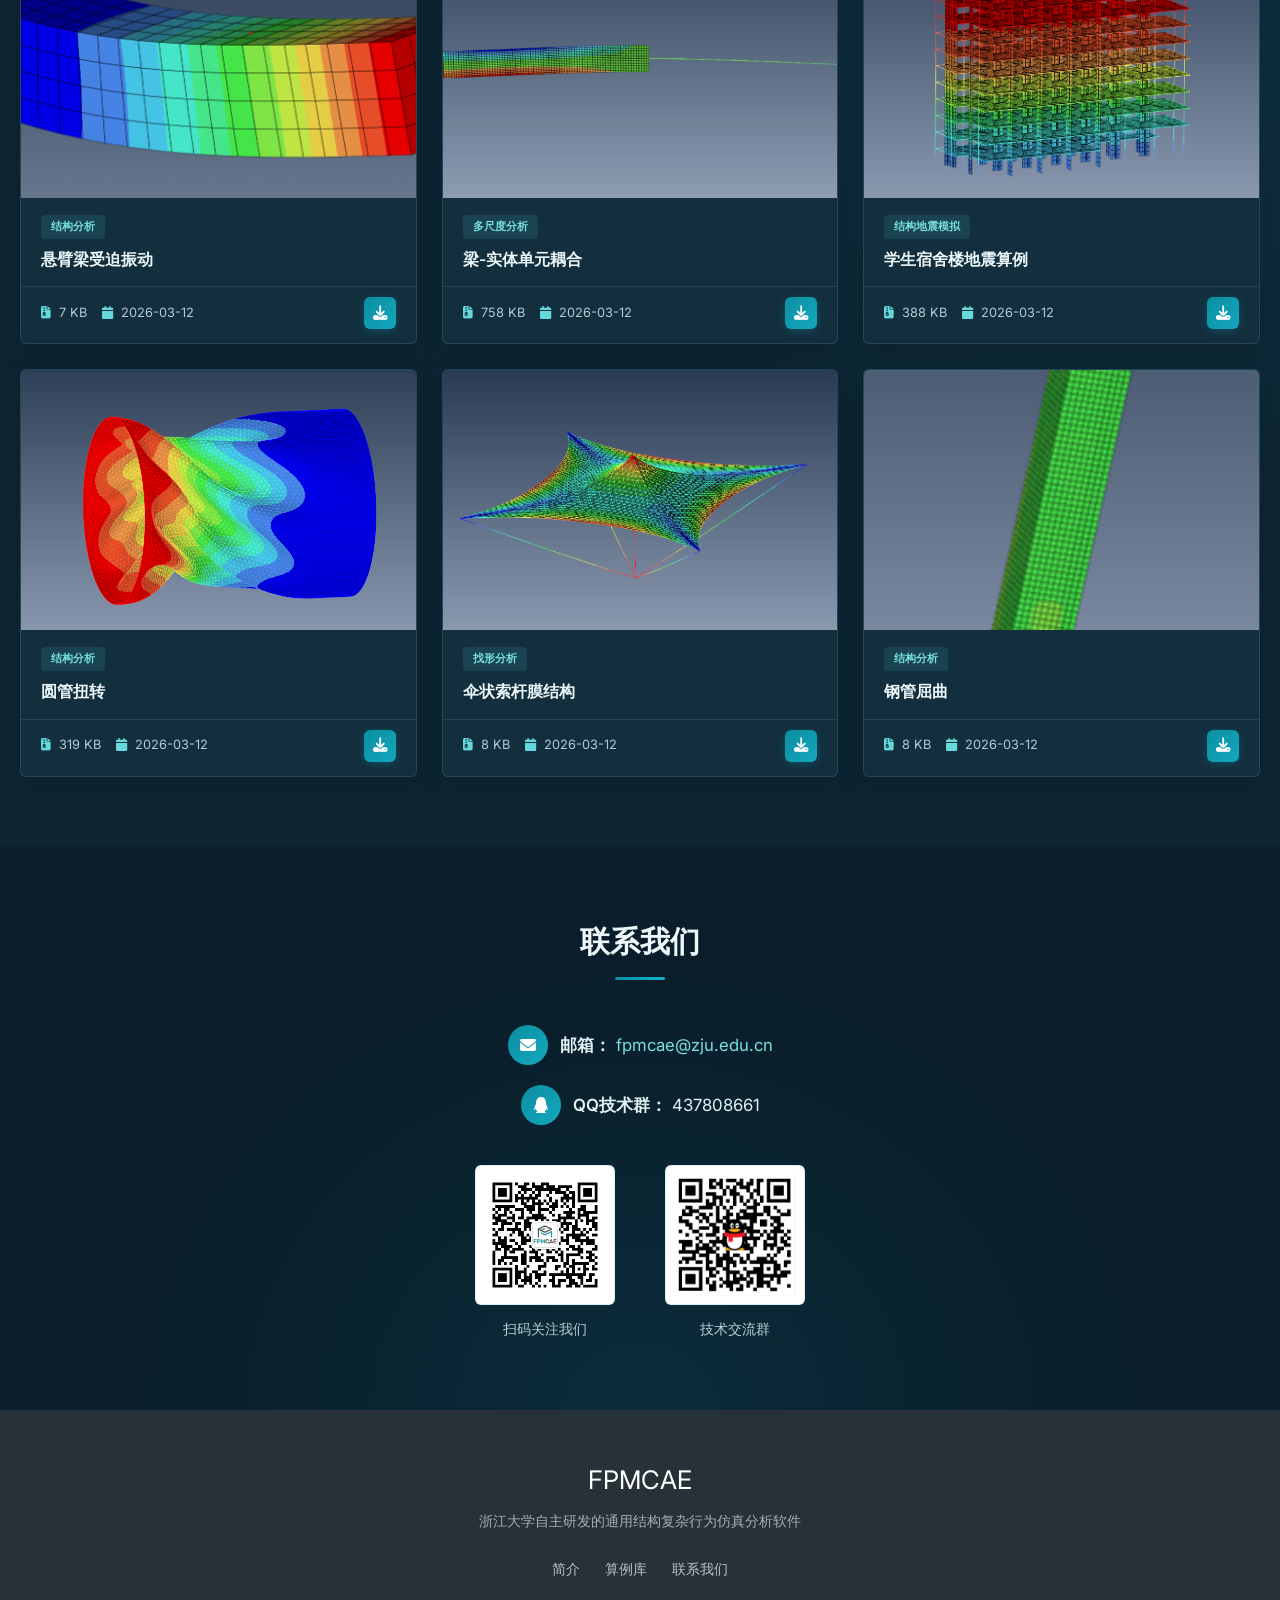
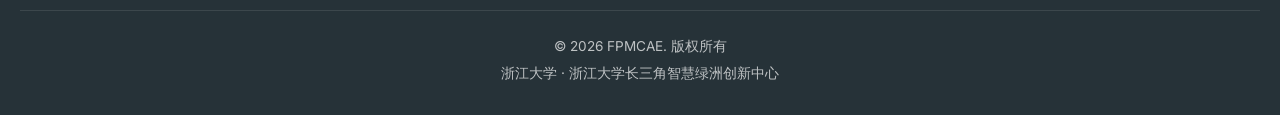
==== commit 8400851d: "fix:网站背景布局优化" ====
--- a/index.html
+++ b/index.html
@@ -16,7 +16,7 @@
         <div class="container">
             <nav class="navbar">
                 <a href="#" class="logo">
-                    <img src="images/icons/fpm.svg" alt="FPMCAE" class="logo-img">
+                    <img src="images/icons/fpm-light.svg" alt="FPMCAE" class="logo-img">
                 </a>
                 
                 <div class="nav-right">
--- a/css/hero-preview.css
+++ b/css/hero-preview.css
@@ -1,8 +1,17 @@
 /* First-screen visual direction */
 .header {
-    background: rgba(255, 255, 255, .96);
-    border-bottom-color: rgba(10, 52, 72, .09);
+    background: rgba(7, 23, 36, .94);
+    border-bottom-color: rgba(105, 219, 226, .16);
+    box-shadow: 0 1px 18px rgba(0, 0, 0, .15);
 }
+.header.scrolled { background: rgba(7, 23, 36, .97); box-shadow: 0 4px 24px rgba(0, 0, 0, .25); }
+.header .nav-link { color: #d2e8ec; }
+.header .nav-link:hover, .header .nav-link:focus-visible { color: #76e5df; background: rgba(73, 216, 208, .1); }
+.header .dropdown-menu { background: #102d3c; border-color: rgba(105, 219, 226, .2); box-shadow: 0 14px 35px rgba(0, 0, 0, .3); }
+.header .dropdown-menu a { color: #d2e8ec; }
+.header .dropdown-menu a:hover, .header .dropdown-menu a:focus-visible { color: #76e5df; background: rgba(73, 216, 208, .1); }
+.header .dropdown:focus-within .dropdown-menu { opacity: 1; visibility: visible; transform: translateY(0); }
+.header .nav-link:focus-visible, .header .dropdown-menu a:focus-visible { outline: 2px solid #76e5df; outline-offset: 2px; }
 
 .header .container,
 .hero-banner .container {
@@ -107,6 +116,49 @@
 .intro-video-title { margin-bottom: 14px; color: #42616d; font-size: .9rem; font-weight: 600; }
 .intro-layout .video-wrapper { border: 1px solid rgba(12, 142, 161, .22); border-radius: 8px; box-shadow: 0 20px 55px rgba(11, 45, 57, .15); }
 
+/* Carry the hero's deep blue and cyan palette through the content sections. */
+.intro-section {
+    background: radial-gradient(ellipse at 80% 15%, rgba(24, 116, 132, .16), transparent 48%), #0d2533;
+}
+.news-section {
+    background: radial-gradient(ellipse at 10% 0%, rgba(25, 117, 136, .12), transparent 45%), #091d2a;
+}
+.examples-section {
+    background: radial-gradient(ellipse at 90% 30%, rgba(25, 117, 136, .13), transparent 42%), #0d2533;
+}
+.contact-section {
+    background: radial-gradient(ellipse at 50% 100%, rgba(22, 128, 142, .16), transparent 55%), #091d2a;
+}
+.intro-content .section-title,
+.news-section .section-title,
+.examples-section .section-title,
+.contact-section .section-title { color: #edf8fa; }
+.intro-eyebrow { color: #65d8dd; }
+.intro-text, .intro-video-title { color: #b8d1d9; }
+.intro-layout .video-wrapper { border-color: rgba(105, 219, 226, .25); box-shadow: 0 20px 55px rgba(0, 0, 0, .28); }
+.news-card, .example-card {
+    background: #132f3e;
+    border-color: rgba(125, 199, 210, .16);
+    box-shadow: 0 8px 24px rgba(0, 0, 0, .15);
+}
+.news-card:hover, .example-card:hover {
+    border-color: rgba(91, 227, 219, .7);
+    box-shadow: 0 14px 32px rgba(0, 0, 0, .25);
+}
+.news-title, .example-title { color: #edf8fa; }
+.news-summary, .example-meta { color: #b2cbd3; }
+.news-date, .example-category { background: rgba(68, 211, 209, .12); color: #79e0df; }
+.example-header { border-bottom-color: rgba(125, 199, 210, .14); }
+.example-meta i { color: #65d8dd; }
+.filter-btn { background: #163746; border-color: rgba(125, 199, 210, .22); color: #c4dce2; }
+.filter-btn:hover, .filter-btn.active { background: #49d8d0; border-color: #49d8d0; color: #09232d; }
+.news-more .btn-primary { background: #49d8d0; color: #09232d; font-weight: 600; }
+.news-more .btn-primary:hover { background: #73e6de; box-shadow: 0 6px 22px rgba(45, 212, 191, .2); }
+.contact-item, .contact-section .label { color: #e1f1f4; }
+.contact-item a { color: #77e0df; }
+.contact-section .qr-item p { color: #b8d1d9; }
+.contact-section .qr-placeholder { border-color: rgba(125, 199, 210, .3); }
+
 @media (max-width: 800px) {
     .intro-layout { grid-template-columns: 1fr; gap: 36px; }
 }
@@ -119,6 +171,7 @@
     .hero-title { max-width: 760px; }
 }
 @media (max-width: 768px) {
+    .header .nav-link span { display: inline; }
     .hero-banner { min-height: calc(100vh - 60px); padding: 64px 0; }
     .hero-wrapper { text-align: left; gap: 38px; }
     .hero-actions { justify-content: flex-start; }
